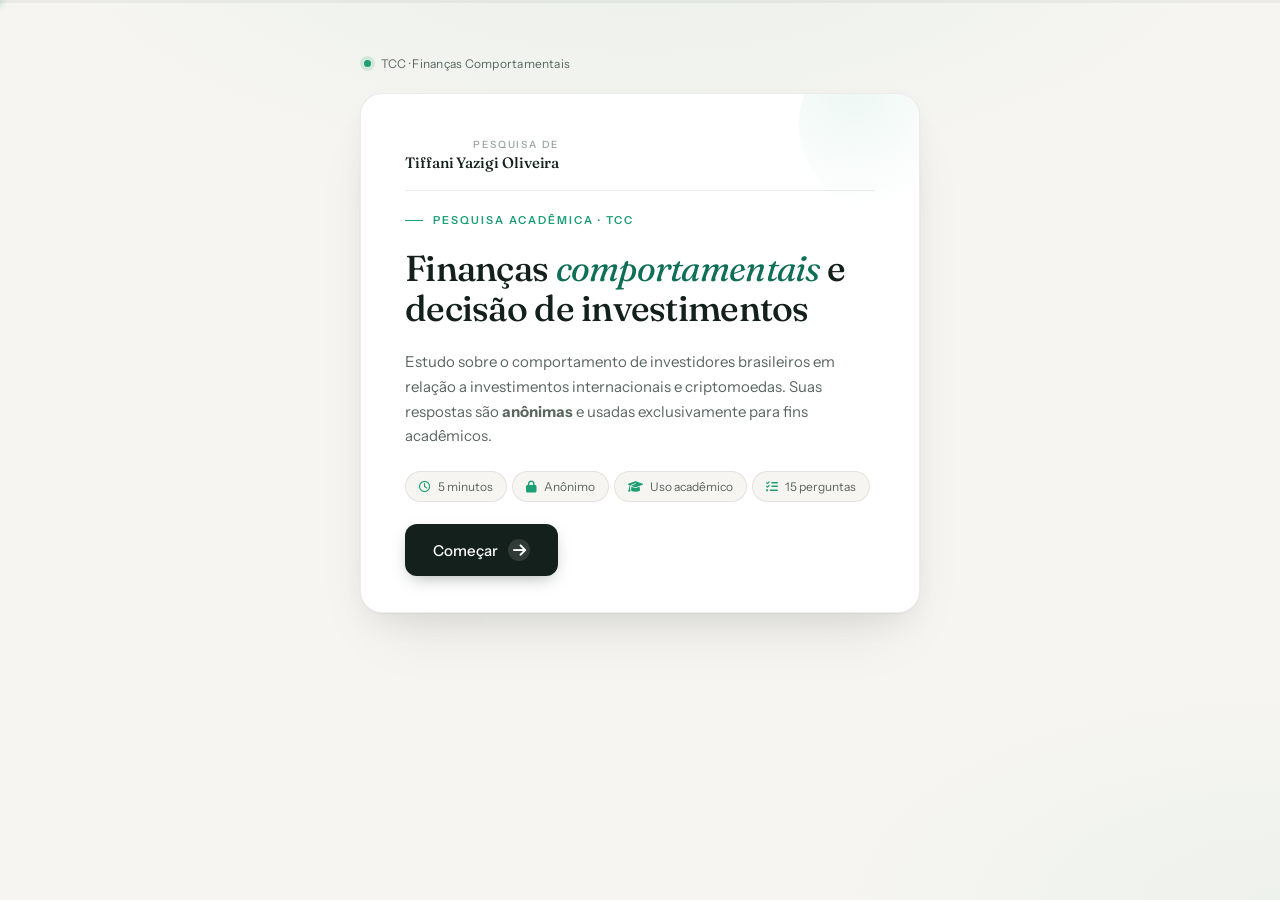
==== index.html @ 5af9b1e3 "Substitui Google Sheets por Supabase (projeto revele, tabela respostas_tcc)" ====
<!DOCTYPE html>
<html lang="pt-BR">
<head>
  <meta charset="UTF-8" />
  <meta name="viewport" content="width=device-width, initial-scale=1.0" />
  <title>Questionário – Finanças Comportamentais | TCC Tiffani Yazigi Oliveira</title>
  <link rel="preconnect" href="https://fonts.googleapis.com" />
  <link rel="preconnect" href="https://fonts.gstatic.com" crossorigin />
  <link href="https://fonts.googleapis.com/css2?family=Fraunces:opsz,wght@9..144,400;9..144,500;9..144,600&family=Instrument+Sans:wght@400;500;600&display=swap" rel="stylesheet" />
  <link rel="stylesheet" href="https://cdnjs.cloudflare.com/ajax/libs/font-awesome/6.5.0/css/all.min.css" />

  <style>
    *, *::before, *::after { box-sizing: border-box; margin: 0; padding: 0; }

    :root {
      --green: #1D9E75;
      --green-deep: #0F6E56;
      --green-soft: #E8F5EE;
      --green-text: #0a4a37;
      --bg: #F6F5F1;
      --bg-grain: #F1EFE8;
      --surface: #FFFFFF;
      --border: rgba(15, 23, 20, 0.08);
      --border-strong: rgba(15, 23, 20, 0.14);
      --text: #14201C;
      --text-muted: #5a6660;
      --text-hint: #94a09a;
      --radius: 12px;
      --radius-lg: 22px;
      --ease-out: cubic-bezier(.22,1,.36,1);
      --ease-in: cubic-bezier(.4,0,1,1);
      --ease-bounce: cubic-bezier(.34,1.56,.64,1);
      --shadow-card: 0 1px 2px rgba(15,23,20,0.04), 0 12px 32px -8px rgba(15,23,20,0.08), 0 32px 64px -24px rgba(15,23,20,0.10);
    }

    html, body {
      min-height: 100vh;
      background: var(--bg);
      font-family: 'Instrument Sans', system-ui, sans-serif;
      color: var(--text);
      -webkit-font-smoothing: antialiased;
      text-rendering: optimizeLegibility;
    }

    body {
      display: flex;
      flex-direction: column;
      align-items: center;
      justify-content: flex-start;
      padding: 56px 16px 80px;
      background-image:
        radial-gradient(ellipse 80% 50% at 50% -10%, rgba(29, 158, 117, 0.06), transparent 60%),
        radial-gradient(ellipse 60% 40% at 100% 100%, rgba(29, 158, 117, 0.04), transparent 60%);
      background-attachment: fixed;
    }

    .topbar {
      width: 100%;
      max-width: 560px;
      display: flex;
      align-items: center;
      justify-content: space-between;
      margin-bottom: 22px;
      padding: 0 4px;
    }
    .topbar-brand {
      display: flex; align-items: center; gap: 10px;
      font-size: 12px;
      color: var(--text-muted);
      letter-spacing: 0.02em;
    }
    .topbar-brand .dot {
      width: 7px; height: 7px; border-radius: 50%;
      background: var(--green);
      box-shadow: 0 0 0 4px rgba(29,158,117,0.15);
      animation: pulseDot 2.4s ease-in-out infinite;
    }
    @keyframes pulseDot {
      0%, 100% { box-shadow: 0 0 0 4px rgba(29,158,117,0.15); }
      50%      { box-shadow: 0 0 0 7px rgba(29,158,117,0.05); }
    }
    .topbar-step { font-size: 12px; color: var(--text-hint); font-variant-numeric: tabular-nums; }

    #progress-wrap {
      position: fixed;
      top: 0; left: 0; right: 0;
      height: 3px;
      background: rgba(15,23,20,0.05);
      z-index: 100;
    }
    #progress-fill {
      height: 100%;
      background: linear-gradient(90deg, var(--green-deep), var(--green));
      border-radius: 0 3px 3px 0;
      transition: width 0.7s cubic-bezier(.22,1,.36,1);
      width: 0%;
      position: relative;
    }
    #progress-fill::after {
      content: '';
      position: absolute;
      right: 0; top: -1px;
      width: 8px; height: 5px;
      background: var(--green);
      filter: blur(4px);
      opacity: 0.7;
    }

    #card {
      width: 100%;
      max-width: 560px;
      background: var(--surface);
      border-radius: var(--radius-lg);
      border: 1px solid var(--border);
      box-shadow: var(--shadow-card);
      padding: 44px 44px 36px;
      min-height: 420px;
      position: relative;
      overflow: hidden;
    }
    #card::before {
      content: '';
      position: absolute;
      top: -60px; right: -60px;
      width: 180px; height: 180px;
      border-radius: 50%;
      background: radial-gradient(circle at 30% 30%, rgba(29,158,117,0.08), transparent 70%);
      pointer-events: none;
    }

    .screen {
      display: none;
      flex-direction: column;
      gap: 22px;
      position: relative;
      z-index: 1;
    }
    .screen.active {
      display: flex;
      animation: slideInFwd 0.5s var(--ease-out) both;
    }
    .screen.leaving {
      animation: slideOutFwd 0.32s var(--ease-in) both;
      pointer-events: none;
      position: absolute;
      top: 44px; left: 44px;
      width: calc(100% - 88px);
    }
    .screen.entering-back { animation: slideInBack 0.5s var(--ease-out) both; }
    .screen.leaving-back {
      animation: slideOutBack 0.32s var(--ease-in) both;
      pointer-events: none;
      position: absolute;
      top: 44px; left: 44px;
      width: calc(100% - 88px);
    }
    @keyframes slideInFwd  { from { opacity:0; transform:translateX(40px);  } to { opacity:1; transform:translateX(0); } }
    @keyframes slideOutFwd { from { opacity:1; transform:translateX(0);      } to { opacity:0; transform:translateX(-40px); } }
    @keyframes slideInBack { from { opacity:0; transform:translateX(-40px); } to { opacity:1; transform:translateX(0); } }
    @keyframes slideOutBack{ from { opacity:1; transform:translateX(0);      } to { opacity:0; transform:translateX(40px);  } }

    .screen.active > * { opacity:0; animation: staggerIn 0.55s var(--ease-out) both; }
    .screen.active > *:nth-child(1) { animation-delay:.05s; }
    .screen.active > *:nth-child(2) { animation-delay:.12s; }
    .screen.active > *:nth-child(3) { animation-delay:.19s; }
    .screen.active > *:nth-child(4) { animation-delay:.26s; }
    .screen.active > *:nth-child(5) { animation-delay:.33s; }
    .screen.active > *:nth-child(6) { animation-delay:.40s; }
    .screen.active > *:nth-child(7) { animation-delay:.47s; }
    @keyframes staggerIn { from { opacity:0; transform:translateY(8px); } to { opacity:1; transform:translateY(0); } }

    .block-label {
      font-size: 11px; font-weight: 600; letter-spacing: .18em; text-transform: uppercase;
      color: var(--green); display: flex; align-items: center; gap: 10px;
    }
    .block-label::before { content:''; width:18px; height:1px; background:var(--green); display:inline-block; }

    .question-title {
      font-family: 'Fraunces', Georgia, serif;
      font-weight: 500; font-size: 26px; line-height: 1.25;
      letter-spacing: -.015em; color: var(--text); text-wrap: pretty;
    }

    .options-grid { display:flex; flex-direction:column; gap:8px; }
    .opt-btn {
      display:flex; align-items:center; gap:14px;
      padding:14px 16px 14px 14px;
      border:1px solid var(--border); border-radius:var(--radius);
      background:var(--surface); cursor:pointer; text-align:left;
      font-family:inherit; font-size:15px; color:var(--text);
      transition: border-color .2s var(--ease-out), background .2s var(--ease-out),
                  transform .2s var(--ease-out), box-shadow .2s var(--ease-out);
      width:100%; position:relative;
    }
    .opt-btn:hover { border-color:var(--green); background:var(--green-soft); transform:translateX(3px); }
    .opt-btn:active { transform:translateX(3px) scale(.99); }
    .opt-btn.selected {
      border-color:var(--green); background:var(--green-soft);
      color:var(--green-text); font-weight:500;
      box-shadow:0 0 0 3px rgba(29,158,117,.10);
      animation:pulseBounce .55s var(--ease-bounce);
    }
    @keyframes pulseBounce {
      0%   { transform:translateX(3px) scale(1); }
      40%  { transform:translateX(3px) scale(1.025); }
      70%  { transform:translateX(3px) scale(.995); }
      100% { transform:translateX(3px) scale(1); }
    }
    .opt-check {
      width:22px; height:22px; border-radius:50%; border:1.5px solid #c8ccca;
      display:flex; align-items:center; justify-content:center; flex-shrink:0;
      transition:background .2s var(--ease-out), border-color .2s var(--ease-out);
    }
    .opt-btn.selected .opt-check { background:var(--green); border-color:var(--green); animation:checkPop .4s var(--ease-bounce); }
    @keyframes checkPop { 0%{transform:scale(.6)} 60%{transform:scale(1.18)} 100%{transform:scale(1)} }
    .opt-check-inner {
      width:8px; height:8px; border-radius:50%; background:white;
      opacity:0; transform:scale(0);
      transition:opacity .2s var(--ease-out), transform .3s var(--ease-bounce);
    }
    .opt-btn.selected .opt-check-inner { opacity:1; transform:scale(1); }

    .likert-wrap { display:flex; flex-direction:column; gap:14px; }
    .likert-labels { display:flex; justify-content:space-between; font-size:11px; color:var(--text-hint); letter-spacing:.02em; }
    .likert-options { display:flex; gap:8px; }
    .likert-btn {
      flex:1; height:58px; border:1px solid var(--border); border-radius:var(--radius);
      background:var(--surface); cursor:pointer;
      font-family:'Fraunces',Georgia,serif; font-size:18px; font-weight:500; color:var(--text-muted);
      transition: border-color .2s var(--ease-out), background .2s var(--ease-out),
                  color .2s var(--ease-out), transform .2s var(--ease-out), box-shadow .2s var(--ease-out);
    }
    .likert-btn:hover { border-color:var(--green); color:var(--green); transform:translateY(-3px); }
    .likert-btn.selected {
      border-color:var(--green); background:var(--green); color:white;
      transform:translateY(-3px); box-shadow:0 8px 18px -8px rgba(29,158,117,.5);
      animation:likertPop .5s var(--ease-bounce);
    }
    @keyframes likertPop {
      0%   { transform:translateY(-3px) scale(1); }
      45%  { transform:translateY(-3px) scale(1.08); }
      100% { transform:translateY(-3px) scale(1); }
    }

    .nav-row { display:flex; justify-content:space-between; align-items:center; gap:10px; margin-top:12px; }

    .btn-next {
      padding:13px 24px; background:var(--text); color:white; border:none;
      border-radius:var(--radius); font-family:inherit; font-size:14px; font-weight:500;
      cursor:pointer; opacity:0; transform:translateY(6px); pointer-events:none;
      transition:opacity .4s var(--ease-out), transform .4s var(--ease-bounce),
                 background .2s var(--ease-out), box-shadow .2s var(--ease-out);
      display:flex; align-items:center; gap:8px;
    }
    .btn-next.enabled { opacity:1; transform:translateY(0); pointer-events:auto; box-shadow:0 6px 18px -6px rgba(20,32,28,.4); }
    .btn-next:hover { background:#0a1310; box-shadow:0 10px 22px -8px rgba(20,32,28,.5); }
    .btn-next:active { transform:translateY(0) scale(.97); }
    .btn-next.submit { background:var(--green); }
    .btn-next.submit:hover { background:var(--green-deep); }

    .btn-back {
      padding:11px 16px; background:transparent; color:var(--text-muted); border:none;
      border-radius:var(--radius); font-family:inherit; font-size:13px; cursor:pointer;
      transition:background .15s var(--ease-out), color .15s var(--ease-out), transform .2s var(--ease-out);
      display:flex; align-items:center; gap:6px;
    }
    .btn-back:hover { color:var(--text); transform:translateX(-2px); }
    .btn-back .arr { transition:transform .2s var(--ease-out); }
    .btn-back:hover .arr { transform:translateX(-2px); }

    .welcome-header {
      display:flex; align-items:center; justify-content:space-between; gap:16px;
      padding-bottom:18px; border-bottom:1px solid var(--border);
    }
    .welcome-author { text-align:right; display:flex; flex-direction:column; gap:2px; }
    .welcome-author-label { font-size:10px; letter-spacing:.18em; text-transform:uppercase; color:var(--text-hint); font-weight:500; }
    .welcome-author-name { font-family:'Fraunces',Georgia,serif; font-size:15px; font-weight:500; color:var(--text); letter-spacing:-.005em; }

    .welcome-eyebrow {
      font-size:11px; font-weight:600; letter-spacing:.18em; text-transform:uppercase;
      color:var(--green); display:flex; align-items:center; gap:10px;
    }
    .welcome-eyebrow::before { content:''; width:18px; height:1px; background:var(--green); }
    .welcome-title { font-family:'Fraunces',Georgia,serif; font-weight:500; font-size:36px; line-height:1.1; letter-spacing:-.02em; color:var(--text); }
    .welcome-title em { font-style:italic; color:var(--green-deep); font-weight:400; }
    .welcome-sub { font-size:15px; color:var(--text-muted); line-height:1.65; max-width:95%; }
    .welcome-meta { display:flex; gap:8px; flex-wrap:wrap; }
    .meta-pill {
      display:flex; align-items:center; gap:7px; font-size:12px; color:var(--text-muted);
      background:#f6f5f1; padding:7px 13px; border-radius:100px; border:1px solid var(--border);
    }
    .meta-pill i { color:var(--green); font-size:12px; }

    .btn-start {
      padding:15px 28px; background:var(--text); color:white; border:none;
      border-radius:var(--radius); font-family:inherit; font-size:15px; font-weight:500;
      cursor:pointer; align-self:flex-start;
      transition:background .2s var(--ease-out), transform .2s var(--ease-out), box-shadow .2s var(--ease-out);
      display:flex; align-items:center; gap:10px; box-shadow:0 6px 18px -6px rgba(20,32,28,.4);
    }
    .btn-start:hover { background:#0a1310; box-shadow:0 12px 24px -8px rgba(20,32,28,.5); transform:translateY(-1px); }
    .btn-start:active { transform:translateY(0) scale(.97); }
    .btn-start .arrow-wrap {
      display:inline-flex; width:22px; height:22px; align-items:center; justify-content:center;
      border-radius:50%; background:rgba(255,255,255,.12);
      transition:background .2s var(--ease-out), transform .3s var(--ease-out);
    }
    .btn-start:hover .arrow-wrap { background:var(--green); transform:translateX(3px); }

    .thanks-wrap { display:flex; flex-direction:column; align-items:center; text-align:center; gap:16px; padding:18px 0; }
    .thanks-check {
      width:84px; height:84px; border-radius:50%; background:var(--green-soft);
      display:flex; align-items:center; justify-content:center; position:relative;
      transform:scale(0); animation:thanksCheckPop .85s var(--ease-bounce) .1s forwards;
    }
    .thanks-check::before {
      content:''; position:absolute; inset:-8px; border-radius:50%;
      border:2px solid var(--green); opacity:0; animation:thanksRing 1.5s var(--ease-out) .5s forwards;
    }
    .thanks-check i { font-size:38px; color:var(--green); opacity:0; transform:scale(.5); animation:thanksIconIn .5s var(--ease-bounce) .5s forwards; }
    @keyframes thanksCheckPop { 0%{transform:scale(0) rotate(-30deg)} 60%{transform:scale(1.15) rotate(5deg)} 100%{transform:scale(1) rotate(0)} }
    @keyframes thanksIconIn  { 0%{opacity:0;transform:scale(.4)} 60%{opacity:1;transform:scale(1.2)} 100%{opacity:1;transform:scale(1)} }
    @keyframes thanksRing    { 0%{opacity:.5;transform:scale(.6)} 100%{opacity:0;transform:scale(1.4)} }
    .thanks-title {
      font-family:'Fraunces',Georgia,serif; font-weight:500; font-size:30px; line-height:1.2;
      letter-spacing:-.015em; color:var(--text); opacity:0; animation:thanksTextIn .6s var(--ease-out) .8s forwards;
    }
    .thanks-title em { font-style:italic; color:var(--green-deep); font-weight:400; }
    .thanks-sub { font-size:15px; color:var(--text-muted); line-height:1.65; max-width:420px; opacity:0; animation:thanksTextIn .6s var(--ease-out) 1.0s forwards; }
    .thanks-foot {
      margin-top:10px; font-size:12px; color:var(--text-hint); opacity:0;
      animation:thanksTextIn .6s var(--ease-out) 1.2s forwards; display:flex; gap:8px; align-items:center;
    }
    .thanks-foot .sig { font-family:'Fraunces',Georgia,serif; font-style:italic; color:var(--text-muted); }
    @keyframes thanksTextIn { from{opacity:0;transform:translateY(12px)} to{opacity:1;transform:translateY(0)} }

    @media (max-width:600px) {
      body { padding:32px 14px 60px; }
      .topbar { margin-bottom:16px; }
      #card { padding:30px 24px; min-height:360px; }
      .screen.leaving, .screen.leaving-back { top:30px; left:24px; width:calc(100% - 48px); }
      .question-title { font-size:21px; }
      .welcome-title { font-size:28px; }
      .welcome-author-name { font-size:14px; }
      .likert-btn { height:50px; font-size:16px; }
      .thanks-title { font-size:24px; }
    }
  </style>
</head>
<body>

<div id="progress-wrap"><div id="progress-fill"></div></div>

<div class="topbar">
  <div class="topbar-brand"><span class="dot"></span> TCC · Finanças Comportamentais</div>
  <div class="topbar-step" id="topbar-step"></div>
</div>

<div id="card">

  <!-- WELCOME -->
  <div class="screen active" id="screen-welcome">
    <div class="welcome-header">
      <div class="welcome-author">
        <div class="welcome-author-label">Pesquisa de</div>
        <div class="welcome-author-name">Tiffani Yazigi Oliveira</div>
      </div>
    </div>
    <div class="welcome-eyebrow">Pesquisa Acadêmica · TCC</div>
    <div class="welcome-title">Finanças <em>comportamentais</em> e decisão de investimentos</div>
    <div class="welcome-sub">Estudo sobre o comportamento de investidores brasileiros em relação a investimentos internacionais e criptomoedas. Suas respostas são <strong>anônimas</strong> e usadas exclusivamente para fins acadêmicos.</div>
    <div class="welcome-meta" style="gap:5px">
      <div class="meta-pill"><i class="fa-regular fa-clock"></i> 5 minutos</div>
      <div class="meta-pill"><i class="fa-solid fa-lock"></i> Anônimo</div>
      <div class="meta-pill"><i class="fa-solid fa-graduation-cap"></i> Uso acadêmico</div>
      <div class="meta-pill"><i class="fa-solid fa-list-check"></i> 15 perguntas</div>
    </div>
    <button class="btn-start" onclick="goTo(1,'forward')">
      Começar
      <span class="arrow-wrap"><i class="fa-solid fa-arrow-right"></i></span>
    </button>
  </div>

  <!-- Q1 -->
  <div class="screen" id="screen-1">
    <div class="block-label">Bloco 1 · Perfil do Investidor</div>
    <div class="question-title">Qual sua faixa etária?</div>
    <div class="options-grid" id="opts-1">
      <button class="opt-btn" onclick="select(1,'Até 24 anos',this)"><div class="opt-check"><div class="opt-check-inner"></div></div>Até 24 anos</button>
      <button class="opt-btn" onclick="select(1,'25 a 34 anos',this)"><div class="opt-check"><div class="opt-check-inner"></div></div>25 a 34 anos</button>
      <button class="opt-btn" onclick="select(1,'35 a 44 anos',this)"><div class="opt-check"><div class="opt-check-inner"></div></div>35 a 44 anos</button>
      <button class="opt-btn" onclick="select(1,'45 a 54 anos',this)"><div class="opt-check"><div class="opt-check-inner"></div></div>45 a 54 anos</button>
      <button class="opt-btn" onclick="select(1,'55 anos ou mais',this)"><div class="opt-check"><div class="opt-check-inner"></div></div>55 anos ou mais</button>
    </div>
    <div class="nav-row">
      <button class="btn-back" onclick="goTo(0,'back')"><i class="fa-solid fa-arrow-left arr"></i> Voltar</button>
      <button class="btn-next" id="next-1" onclick="goTo(2,'forward')">Próximo <i class="fa-solid fa-arrow-right"></i></button>
    </div>
  </div>

  <!-- Q2 -->
  <div class="screen" id="screen-2">
    <div class="block-label">Bloco 1 · Perfil do Investidor</div>
    <div class="question-title">Há quanto tempo você investe no mercado financeiro?</div>
    <div class="options-grid" id="opts-2">
      <button class="opt-btn" onclick="select(2,'Menos de 1 ano',this)"><div class="opt-check"><div class="opt-check-inner"></div></div>Menos de 1 ano</button>
      <button class="opt-btn" onclick="select(2,'Entre 1 e 3 anos',this)"><div class="opt-check"><div class="opt-check-inner"></div></div>Entre 1 e 3 anos</button>
      <button class="opt-btn" onclick="select(2,'Entre 3 e 5 anos',this)"><div class="opt-check"><div class="opt-check-inner"></div></div>Entre 3 e 5 anos</button>
      <button class="opt-btn" onclick="select(2,'Mais de 5 anos',this)"><div class="opt-check"><div class="opt-check-inner"></div></div>Mais de 5 anos</button>
    </div>
    <div class="nav-row">
      <button class="btn-back" onclick="goTo(1,'back')"><i class="fa-solid fa-arrow-left arr"></i> Voltar</button>
      <button class="btn-next" id="next-2" onclick="goTo(3,'forward')">Próximo <i class="fa-solid fa-arrow-right"></i></button>
    </div>
  </div>

  <!-- Q3 -->
  <div class="screen" id="screen-3">
    <div class="block-label">Bloco 1 · Perfil do Investidor</div>
    <div class="question-title">Como você classifica seu perfil de investidor?</div>
    <div class="options-grid" id="opts-3">
      <button class="opt-btn" onclick="select(3,'Conservador',this)"><div class="opt-check"><div class="opt-check-inner"></div></div>Conservador</button>
      <button class="opt-btn" onclick="select(3,'Moderado',this)"><div class="opt-check"><div class="opt-check-inner"></div></div>Moderado</button>
      <button class="opt-btn" onclick="select(3,'Arrojado',this)"><div class="opt-check"><div class="opt-check-inner"></div></div>Arrojado</button>
    </div>
    <div class="nav-row">
      <button class="btn-back" onclick="goTo(2,'back')"><i class="fa-solid fa-arrow-left arr"></i> Voltar</button>
      <button class="btn-next" id="next-3" onclick="goTo(4,'forward')">Próximo <i class="fa-solid fa-arrow-right"></i></button>
    </div>
  </div>

  <!-- Q4 -->
  <div class="screen" id="screen-4">
    <div class="block-label">Bloco 1 · Perfil do Investidor</div>
    <div class="question-title">Qual sua faixa de renda mensal?</div>
    <div class="options-grid" id="opts-4">
      <button class="opt-btn" onclick="select(4,'Até R$ 5.000',this)"><div class="opt-check"><div class="opt-check-inner"></div></div>Até R$ 5.000</button>
      <button class="opt-btn" onclick="select(4,'De R$ 5.001 a R$ 10.000',this)"><div class="opt-check"><div class="opt-check-inner"></div></div>De R$ 5.001 a R$ 10.000</button>
      <button class="opt-btn" onclick="select(4,'De R$ 10.001 a R$ 20.000',this)"><div class="opt-check"><div class="opt-check-inner"></div></div>De R$ 10.001 a R$ 20.000</button>
      <button class="opt-btn" onclick="select(4,'Acima de R$ 20.000',this)"><div class="opt-check"><div class="opt-check-inner"></div></div>Acima de R$ 20.000</button>
    </div>
    <div class="nav-row">
      <button class="btn-back" onclick="goTo(3,'back')"><i class="fa-solid fa-arrow-left arr"></i> Voltar</button>
      <button class="btn-next" id="next-4" onclick="goTo(5,'forward')">Próximo <i class="fa-solid fa-arrow-right"></i></button>
    </div>
  </div>

  <!-- Q5 -->
  <div class="screen" id="screen-5">
    <div class="block-label">Bloco 2 · Composição da Carteira</div>
    <div class="question-title">Você possui exposição a ativos internacionais?</div>
    <div class="options-grid" id="opts-5">
      <button class="opt-btn" onclick="select(5,'Sim',this);skipInternacional=false"><div class="opt-check"><div class="opt-check-inner"></div></div>Sim</button>
      <button class="opt-btn" onclick="select(5,'Não',this);skipInternacional=true"><div class="opt-check"><div class="opt-check-inner"></div></div>Não</button>
    </div>
    <div class="nav-row">
      <button class="btn-back" onclick="goTo(4,'back')"><i class="fa-solid fa-arrow-left arr"></i> Voltar</button>
      <button class="btn-next" id="next-5" onclick="handleP5Next()">Próximo <i class="fa-solid fa-arrow-right"></i></button>
    </div>
  </div>

  <!-- Q6 -->
  <div class="screen" id="screen-6">
    <div class="block-label">Bloco 2 · Composição da Carteira</div>
    <div class="question-title">Aproximadamente qual percentual da sua carteira está investido em ativos internacionais?</div>
    <div class="options-grid" id="opts-6">
      <button class="opt-btn" onclick="select(6,'0%',this)"><div class="opt-check"><div class="opt-check-inner"></div></div>0%</button>
      <button class="opt-btn" onclick="select(6,'Até 10%',this)"><div class="opt-check"><div class="opt-check-inner"></div></div>Até 10%</button>
      <button class="opt-btn" onclick="select(6,'Entre 11% e 25%',this)"><div class="opt-check"><div class="opt-check-inner"></div></div>Entre 11% e 25%</button>
      <button class="opt-btn" onclick="select(6,'Entre 26% e 50%',this)"><div class="opt-check"><div class="opt-check-inner"></div></div>Entre 26% e 50%</button>
      <button class="opt-btn" onclick="select(6,'Mais de 50%',this)"><div class="opt-check"><div class="opt-check-inner"></div></div>Mais de 50%</button>
    </div>
    <div class="nav-row">
      <button class="btn-back" onclick="goTo(5,'back')"><i class="fa-solid fa-arrow-left arr"></i> Voltar</button>
      <button class="btn-next" id="next-6" onclick="goTo(7,'forward')">Próximo <i class="fa-solid fa-arrow-right"></i></button>
    </div>
  </div>

  <!-- Q7 -->
  <div class="screen" id="screen-7">
    <div class="block-label">Bloco 2 · Composição da Carteira</div>
    <div class="question-title">Você possui investimentos em criptomoedas?</div>
    <div class="options-grid" id="opts-7">
      <button class="opt-btn" onclick="select(7,'Sim',this);skipCripto=false"><div class="opt-check"><div class="opt-check-inner"></div></div>Sim</button>
      <button class="opt-btn" onclick="select(7,'Não',this);skipCripto=true"><div class="opt-check"><div class="opt-check-inner"></div></div>Não</button>
    </div>
    <div class="nav-row">
      <button class="btn-back" onclick="goBackFrom7()"><i class="fa-solid fa-arrow-left arr"></i> Voltar</button>
      <button class="btn-next" id="next-7" onclick="handleP7Next()">Próximo <i class="fa-solid fa-arrow-right"></i></button>
    </div>
  </div>

  <!-- Q8 -->
  <div class="screen" id="screen-8">
    <div class="block-label">Bloco 2 · Composição da Carteira</div>
    <div class="question-title">Aproximadamente qual percentual da sua carteira está investido em criptomoedas?</div>
    <div class="options-grid" id="opts-8">
      <button class="opt-btn" onclick="select(8,'0%',this)"><div class="opt-check"><div class="opt-check-inner"></div></div>0%</button>
      <button class="opt-btn" onclick="select(8,'Até 5%',this)"><div class="opt-check"><div class="opt-check-inner"></div></div>Até 5%</button>
      <button class="opt-btn" onclick="select(8,'Entre 6% e 15%',this)"><div class="opt-check"><div class="opt-check-inner"></div></div>Entre 6% e 15%</button>
      <button class="opt-btn" onclick="select(8,'Entre 16% e 30%',this)"><div class="opt-check"><div class="opt-check-inner"></div></div>Entre 16% e 30%</button>
      <button class="opt-btn" onclick="select(8,'Mais de 30%',this)"><div class="opt-check"><div class="opt-check-inner"></div></div>Mais de 30%</button>
    </div>
    <div class="nav-row">
      <button class="btn-back" onclick="goTo(7,'back')"><i class="fa-solid fa-arrow-left arr"></i> Voltar</button>
      <button class="btn-next" id="next-8" onclick="goTo(9,'forward')">Próximo <i class="fa-solid fa-arrow-right"></i></button>
    </div>
  </div>

  <!-- Q9 -->
  <div class="screen" id="screen-9">
    <div class="block-label">Bloco 2 · Composição da Carteira</div>
    <div class="question-title">O que mais influenciou sua decisão de investir em criptomoedas?</div>
    <div class="options-grid" id="opts-9">
      <button class="opt-btn" onclick="select(9,'Potencial de retorno financeiro',this)"><div class="opt-check"><div class="opt-check-inner"></div></div>Potencial de retorno financeiro</button>
      <button class="opt-btn" onclick="select(9,'Influência de redes sociais',this)"><div class="opt-check"><div class="opt-check-inner"></div></div>Influência de redes sociais</button>
      <button class="opt-btn" onclick="select(9,'Influência de amigos ou familiares',this)"><div class="opt-check"><div class="opt-check-inner"></div></div>Influência de amigos ou familiares</button>
      <button class="opt-btn" onclick="select(9,'Diversificação da carteira',this)"><div class="opt-check"><div class="opt-check-inner"></div></div>Diversificação da carteira</button>
      <button class="opt-btn" onclick="select(9,'Interesse pelo mercado de tecnologia',this)"><div class="opt-check"><div class="opt-check-inner"></div></div>Interesse pelo mercado de tecnologia</button>
      <button class="opt-btn" onclick="select(9,'Outro',this)"><div class="opt-check"><div class="opt-check-inner"></div></div>Outro</button>
    </div>
    <div class="nav-row">
      <button class="btn-back" onclick="goTo(8,'back')"><i class="fa-solid fa-arrow-left arr"></i> Voltar</button>
      <button class="btn-next" id="next-9" onclick="goTo(10,'forward')">Próximo <i class="fa-solid fa-arrow-right"></i></button>
    </div>
  </div>

  <!-- Q10 -->
  <div class="screen" id="screen-10">
    <div class="block-label">Bloco 3 · Comportamento do Investidor</div>
    <div class="question-title">Informações vistas com frequência nas redes sociais influenciam minhas decisões de investimento.</div>
    <div class="likert-wrap">
      <div class="likert-labels"><span>Discordo totalmente</span><span>Concordo totalmente</span></div>
      <div class="likert-options" id="opts-10">
        <button class="likert-btn" onclick="selectLikert(10,1,this)">1</button>
        <button class="likert-btn" onclick="selectLikert(10,2,this)">2</button>
        <button class="likert-btn" onclick="selectLikert(10,3,this)">3</button>
        <button class="likert-btn" onclick="selectLikert(10,4,this)">4</button>
        <button class="likert-btn" onclick="selectLikert(10,5,this)">5</button>
      </div>
    </div>
    <div class="nav-row">
      <button class="btn-back" onclick="goBackFrom10()"><i class="fa-solid fa-arrow-left arr"></i> Voltar</button>
      <button class="btn-next" id="next-10" onclick="goTo(11,'forward')">Próximo <i class="fa-solid fa-arrow-right"></i></button>
    </div>
  </div>

  <!-- Q11 -->
  <div class="screen" id="screen-11">
    <div class="block-label">Bloco 3 · Comportamento do Investidor</div>
    <div class="question-title">Prefiro investir em ativos brasileiros por acreditar que conheço melhor o mercado nacional.</div>
    <div class="likert-wrap">
      <div class="likert-labels"><span>Discordo totalmente</span><span>Concordo totalmente</span></div>
      <div class="likert-options" id="opts-11">
        <button class="likert-btn" onclick="selectLikert(11,1,this)">1</button>
        <button class="likert-btn" onclick="selectLikert(11,2,this)">2</button>
        <button class="likert-btn" onclick="selectLikert(11,3,this)">3</button>
        <button class="likert-btn" onclick="selectLikert(11,4,this)">4</button>
        <button class="likert-btn" onclick="selectLikert(11,5,this)">5</button>
      </div>
    </div>
    <div class="nav-row">
      <button class="btn-back" onclick="goTo(10,'back')"><i class="fa-solid fa-arrow-left arr"></i> Voltar</button>
      <button class="btn-next" id="next-11" onclick="goTo(12,'forward')">Próximo <i class="fa-solid fa-arrow-right"></i></button>
    </div>
  </div>

  <!-- Q12 -->
  <div class="screen" id="screen-12">
    <div class="block-label">Bloco 3 · Comportamento do Investidor</div>
    <div class="question-title">Mesmo considerando os benefícios da diversificação internacional, prefiro manter a maior parte dos meus investimentos no Brasil.</div>
    <div class="likert-wrap">
      <div class="likert-labels"><span>Discordo totalmente</span><span>Concordo totalmente</span></div>
      <div class="likert-options" id="opts-12">
        <button class="likert-btn" onclick="selectLikert(12,1,this)">1</button>
        <button class="likert-btn" onclick="selectLikert(12,2,this)">2</button>
        <button class="likert-btn" onclick="selectLikert(12,3,this)">3</button>
        <button class="likert-btn" onclick="selectLikert(12,4,this)">4</button>
        <button class="likert-btn" onclick="selectLikert(12,5,this)">5</button>
      </div>
    </div>
    <div class="nav-row">
      <button class="btn-back" onclick="goTo(11,'back')"><i class="fa-solid fa-arrow-left arr"></i> Voltar</button>
      <button class="btn-next" id="next-12" onclick="goTo(13,'forward')">Próximo <i class="fa-solid fa-arrow-right"></i></button>
    </div>
  </div>

  <!-- Q13 -->
  <div class="screen" id="screen-13">
    <div class="block-label">Bloco 3 · Comportamento do Investidor</div>
    <div class="question-title">Acredito que consigo identificar boas oportunidades de investimento antes da maioria das pessoas.</div>
    <div class="likert-wrap">
      <div class="likert-labels"><span>Discordo totalmente</span><span>Concordo totalmente</span></div>
      <div class="likert-options" id="opts-13">
        <button class="likert-btn" onclick="selectLikert(13,1,this)">1</button>
        <button class="likert-btn" onclick="selectLikert(13,2,this)">2</button>
        <button class="likert-btn" onclick="selectLikert(13,3,this)">3</button>
        <button class="likert-btn" onclick="selectLikert(13,4,this)">4</button>
        <button class="likert-btn" onclick="selectLikert(13,5,this)">5</button>
      </div>
    </div>
    <div class="nav-row">
      <button class="btn-back" onclick="goTo(12,'back')"><i class="fa-solid fa-arrow-left arr"></i> Voltar</button>
      <button class="btn-next" id="next-13" onclick="goTo(14,'forward')">Próximo <i class="fa-solid fa-arrow-right"></i></button>
    </div>
  </div>

  <!-- Q14 -->
  <div class="screen" id="screen-14">
    <div class="block-label">Bloco 3 · Comportamento do Investidor</div>
    <div class="question-title">Costumo acreditar que ativos que tiveram forte valorização recente continuarão apresentando bom desempenho.</div>
    <div class="likert-wrap">
      <div class="likert-labels"><span>Discordo totalmente</span><span>Concordo totalmente</span></div>
      <div class="likert-options" id="opts-14">
        <button class="likert-btn" onclick="selectLikert(14,1,this)">1</button>
        <button class="likert-btn" onclick="selectLikert(14,2,this)">2</button>
        <button class="likert-btn" onclick="selectLikert(14,3,this)">3</button>
        <button class="likert-btn" onclick="selectLikert(14,4,this)">4</button>
        <button class="likert-btn" onclick="selectLikert(14,5,this)">5</button>
      </div>
    </div>
    <div class="nav-row">
      <button class="btn-back" onclick="goTo(13,'back')"><i class="fa-solid fa-arrow-left arr"></i> Voltar</button>
      <button class="btn-next" id="next-14" onclick="goTo(15,'forward')">Próximo <i class="fa-solid fa-arrow-right"></i></button>
    </div>
  </div>

  <!-- Q15 -->
  <div class="screen" id="screen-15">
    <div class="block-label">Bloco 3 · Comportamento do Investidor</div>
    <div class="question-title">Considero criptomoedas investimentos mais arriscados do que ativos internacionais tradicionais.</div>
    <div class="likert-wrap">
      <div class="likert-labels"><span>Discordo totalmente</span><span>Concordo totalmente</span></div>
      <div class="likert-options" id="opts-15">
        <button class="likert-btn" onclick="selectLikert(15,1,this)">1</button>
        <button class="likert-btn" onclick="selectLikert(15,2,this)">2</button>
        <button class="likert-btn" onclick="selectLikert(15,3,this)">3</button>
        <button class="likert-btn" onclick="selectLikert(15,4,this)">4</button>
        <button class="likert-btn" onclick="selectLikert(15,5,this)">5</button>
      </div>
    </div>
    <div class="nav-row">
      <button class="btn-back" onclick="goTo(14,'back')"><i class="fa-solid fa-arrow-left arr"></i> Voltar</button>
      <button class="btn-next submit" id="next-15" onclick="submitForm()">
        <i class="fa-solid fa-paper-plane"></i> Enviar respostas
      </button>
    </div>
  </div>

  <!-- THANKS -->
  <div class="screen" id="screen-thanks">
    <div class="thanks-wrap">
      <div class="thanks-check"><i class="fa-solid fa-check"></i></div>
      <div class="thanks-title">Obrigado pela <em>participação</em>!</div>
      <div class="thanks-sub">Suas respostas foram registradas com sucesso e contribuirão para a pesquisa acadêmica sobre finanças comportamentais e decisão de investimentos de investidores brasileiros.</div>
      <div class="thanks-foot">
        <span class="sig">Tiffani Yazigi Oliveira</span>
        <span>·</span>
        <span>MBA USP/Esalq</span>
      </div>
    </div>
  </div>

</div>

<script>
  const SUPABASE_URL = "https://okmscfwzskkmsyebrbit.supabase.co";
  const SUPABASE_KEY = "eyJhbGciOiJIUzI1NiIsInR5cCI6IkpXVCJ9.eyJpc3MiOiJzdXBhYmFzZSIsInJlZiI6Im9rbXNjZnd6c2trbXN5ZWJyYml0Iiwicm9sZSI6ImFub24iLCJpYXQiOjE3NzY4OTg3MjYsImV4cCI6MjA5MjQ3NDcyNn0.hSNLMXopnwbxMvr5cnzIA79Sq9xANaf9ZEmxbJJJlgc";

  const answers = {};
  let skipInternacional = false;
  let skipCripto = false;
  let currentScreen = 0;
  let transitioning = false;
  const TOTAL = 15;

  function updateProgress(n) {
    let pct = 0;
    if (n === 'thanks') pct = 100;
    else if (typeof n === 'number') pct = n === 0 ? 0 : Math.round((n / TOTAL) * 100);
    document.getElementById('progress-fill').style.width = pct + '%';
    const tb = document.getElementById('topbar-step');
    if (n === 0) tb.textContent = 'Bem-vindo';
    else if (n === 'thanks') tb.textContent = 'Concluído';
    else tb.textContent = `Pergunta ${n} de ${TOTAL}`;
  }

  function goTo(n, direction) {
    if (transitioning) return;
    transitioning = true;
    const currentId = currentScreen === 0 ? 'screen-welcome' : (currentScreen === 'thanks' ? 'screen-thanks' : 'screen-' + currentScreen);
    const nextId    = n === 0 ? 'screen-welcome' : (n === 'thanks' ? 'screen-thanks' : 'screen-' + n);
    const currentEl = document.getElementById(currentId);
    const nextEl    = document.getElementById(nextId);
    const leaveClass = direction === 'back' ? 'leaving-back' : 'leaving';
    const enterClass = direction === 'back' ? 'entering-back' : '';
    currentEl.classList.add(leaveClass);
    setTimeout(() => {
      currentEl.classList.remove('active', leaveClass);
      void nextEl.offsetWidth;
      nextEl.classList.add('active');
      if (enterClass) nextEl.classList.add(enterClass);
      setTimeout(() => { nextEl.classList.remove(enterClass); transitioning = false; }, 500);
    }, 280);
    currentScreen = n === 'thanks' ? 'thanks' : n;
    updateProgress(currentScreen);
  }

  function select(q, val, btn) {
    answers['p' + q] = val;
    document.getElementById('opts-' + q).querySelectorAll('.opt-btn').forEach(b => b.classList.remove('selected'));
    btn.classList.remove('selected'); void btn.offsetWidth; btn.classList.add('selected');
    const next = document.getElementById('next-' + q);
    if (next) next.classList.add('enabled');
  }

  function selectLikert(q, val, btn) {
    answers['p' + q] = val;
    document.getElementById('opts-' + q).querySelectorAll('.likert-btn').forEach(b => b.classList.remove('selected'));
    btn.classList.remove('selected'); void btn.offsetWidth; btn.classList.add('selected');
    const next = document.getElementById('next-' + q);
    if (next) next.classList.add('enabled');
  }

  function handleP5Next() {
    if (skipInternacional) { answers['p6'] = '0%'; goTo(7, 'forward'); }
    else goTo(6, 'forward');
  }

  function handleP7Next() {
    if (skipCripto) { answers['p8'] = '0%'; answers['p9'] = 'Não possui'; goTo(10, 'forward'); }
    else goTo(8, 'forward');
  }

  function goBackFrom7()  { if (skipInternacional) goTo(5,'back'); else goTo(6,'back'); }
  function goBackFrom10() { if (skipCripto) goTo(7,'back'); else goTo(9,'back'); }

  function submitForm() {
    const btn = document.getElementById('next-15');
    btn.innerHTML = '<i class="fa-solid fa-spinner fa-spin"></i> Enviando...';
    btn.classList.remove('enabled');

    const payload = {};
    for (let i = 1; i <= 15; i++) payload['p' + i] = answers['p' + i] || '';

    fetch(`${SUPABASE_URL}/rest/v1/respostas_tcc`, {
      method: 'POST',
      headers: {
        'Content-Type': 'application/json',
        'apikey': SUPABASE_KEY,
        'Authorization': `Bearer ${SUPABASE_KEY}`,
        'Prefer': 'return=minimal'
      },
      body: JSON.stringify(payload)
    })
    .then(() => goTo('thanks', 'forward'))
    .catch(() => goTo('thanks', 'forward'));
  }

  document.addEventListener('keydown', (e) => {
    if (transitioning) return;
    if (e.key === 'Enter') {
      if (currentScreen === 0) { goTo(1, 'forward'); return; }
      if (currentScreen === 15) { submitForm(); return; }
      if (typeof currentScreen === 'number') {
        const next = document.getElementById('next-' + currentScreen);
        if (next && next.classList.contains('enabled')) next.click();
      }
    }
    if (e.key >= '1' && e.key <= '5' && typeof currentScreen === 'number' && currentScreen >= 10) {
      const idx = parseInt(e.key, 10);
      const opts = document.getElementById('opts-' + currentScreen);
      if (opts) { const btn = opts.querySelectorAll('.likert-btn')[idx-1]; if (btn) btn.click(); }
    }
  });
</script>
</body>
</html>
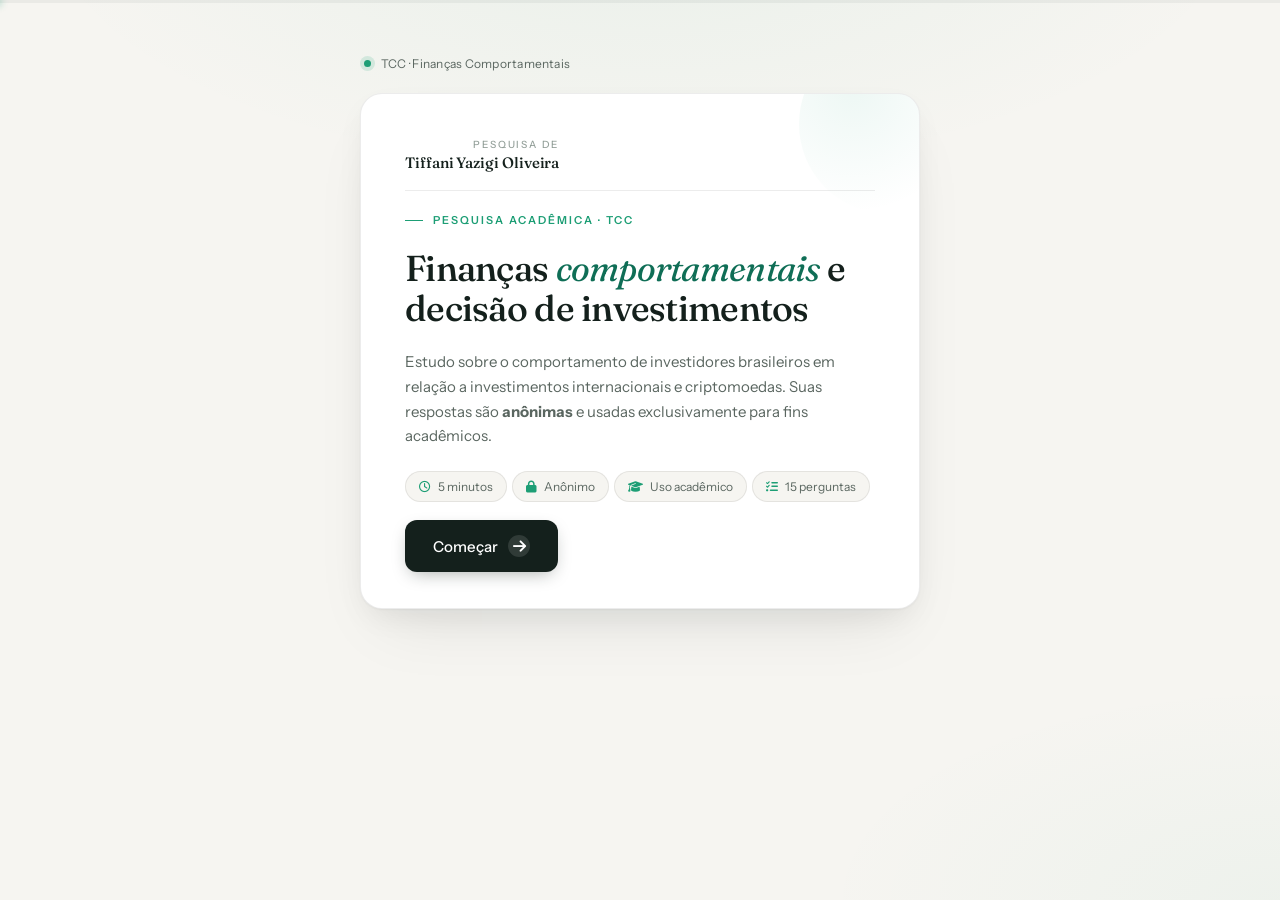
==== commit 0ea535ec: "Integra Supabase para persistência das respostas do questionário TCC Substitui Google Sheets pelo Su" ====
--- a/index.html
+++ b/index.html
@@ -30,6 +30,7 @@
       --ease-out: cubic-bezier(.22,1,.36,1);
       --ease-in: cubic-bezier(.4,0,1,1);
       --ease-bounce: cubic-bezier(.34,1.56,.64,1);
+
       --shadow-card: 0 1px 2px rgba(15,23,20,0.04), 0 12px 32px -8px rgba(15,23,20,0.08), 0 32px 64px -24px rgba(15,23,20,0.10);
     }
 
@@ -54,6 +55,7 @@
       background-attachment: fixed;
     }
 
+    /* ── Top mark ── */
     .topbar {
       width: 100%;
       max-width: 560px;
@@ -81,6 +83,7 @@
     }
     .topbar-step { font-size: 12px; color: var(--text-hint); font-variant-numeric: tabular-nums; }
 
+    /* ── Progress bar ── */
     #progress-wrap {
       position: fixed;
       top: 0; left: 0; right: 0;
@@ -106,6 +109,7 @@
       opacity: 0.7;
     }
 
+    /* ── Card container ── */
     #card {
       width: 100%;
       max-width: 560px;
@@ -118,6 +122,8 @@
       position: relative;
       overflow: hidden;
     }
+
+    /* corner ornament */
     #card::before {
       content: '';
       position: absolute;
@@ -128,6 +134,7 @@
       pointer-events: none;
     }
 
+    /* ── Screen transitions ── */
     .screen {
       display: none;
       flex-direction: column;
@@ -154,196 +161,445 @@
       top: 44px; left: 44px;
       width: calc(100% - 88px);
     }
-    @keyframes slideInFwd  { from { opacity:0; transform:translateX(40px);  } to { opacity:1; transform:translateX(0); } }
-    @keyframes slideOutFwd { from { opacity:1; transform:translateX(0);      } to { opacity:0; transform:translateX(-40px); } }
-    @keyframes slideInBack { from { opacity:0; transform:translateX(-40px); } to { opacity:1; transform:translateX(0); } }
-    @keyframes slideOutBack{ from { opacity:1; transform:translateX(0);      } to { opacity:0; transform:translateX(40px);  } }
-
-    .screen.active > * { opacity:0; animation: staggerIn 0.55s var(--ease-out) both; }
-    .screen.active > *:nth-child(1) { animation-delay:.05s; }
-    .screen.active > *:nth-child(2) { animation-delay:.12s; }
-    .screen.active > *:nth-child(3) { animation-delay:.19s; }
-    .screen.active > *:nth-child(4) { animation-delay:.26s; }
-    .screen.active > *:nth-child(5) { animation-delay:.33s; }
-    .screen.active > *:nth-child(6) { animation-delay:.40s; }
-    .screen.active > *:nth-child(7) { animation-delay:.47s; }
-    @keyframes staggerIn { from { opacity:0; transform:translateY(8px); } to { opacity:1; transform:translateY(0); } }
-
+
+    @keyframes slideInFwd {
+      from { opacity: 0; transform: translateX(40px); }
+      to   { opacity: 1; transform: translateX(0); }
+    }
+    @keyframes slideOutFwd {
+      from { opacity: 1; transform: translateX(0); }
+      to   { opacity: 0; transform: translateX(-40px); }
+    }
+    @keyframes slideInBack {
+      from { opacity: 0; transform: translateX(-40px); }
+      to   { opacity: 1; transform: translateX(0); }
+    }
+    @keyframes slideOutBack {
+      from { opacity: 1; transform: translateX(0); }
+      to   { opacity: 0; transform: translateX(40px); }
+    }
+
+    /* Stagger inside each active screen */
+    .screen.active > * {
+      opacity: 0;
+      animation: staggerIn 0.55s var(--ease-out) both;
+    }
+    .screen.active > *:nth-child(1) { animation-delay: 0.05s; }
+    .screen.active > *:nth-child(2) { animation-delay: 0.12s; }
+    .screen.active > *:nth-child(3) { animation-delay: 0.19s; }
+    .screen.active > *:nth-child(4) { animation-delay: 0.26s; }
+    .screen.active > *:nth-child(5) { animation-delay: 0.33s; }
+    .screen.active > *:nth-child(6) { animation-delay: 0.40s; }
+    .screen.active > *:nth-child(7) { animation-delay: 0.47s; }
+
+    @keyframes staggerIn {
+      from { opacity: 0; transform: translateY(8px); }
+      to   { opacity: 1; transform: translateY(0); }
+    }
+
+    /* ── Block label ── */
     .block-label {
-      font-size: 11px; font-weight: 600; letter-spacing: .18em; text-transform: uppercase;
-      color: var(--green); display: flex; align-items: center; gap: 10px;
-    }
-    .block-label::before { content:''; width:18px; height:1px; background:var(--green); display:inline-block; }
-
+      font-size: 11px;
+      font-weight: 600;
+      letter-spacing: 0.18em;
+      text-transform: uppercase;
+      color: var(--green);
+      display: flex; align-items: center; gap: 10px;
+    }
+    .block-label::before {
+      content: '';
+      width: 18px; height: 1px;
+      background: var(--green);
+      display: inline-block;
+    }
+
+    /* ── Question title ── */
     .question-title {
       font-family: 'Fraunces', Georgia, serif;
-      font-weight: 500; font-size: 26px; line-height: 1.25;
-      letter-spacing: -.015em; color: var(--text); text-wrap: pretty;
-    }
-
-    .options-grid { display:flex; flex-direction:column; gap:8px; }
+      font-weight: 500;
+      font-size: 26px;
+      line-height: 1.25;
+      letter-spacing: -0.015em;
+      color: var(--text);
+      text-wrap: pretty;
+    }
+
+    /* ── Options ── */
+    .options-grid { display: flex; flex-direction: column; gap: 8px; }
+
     .opt-btn {
-      display:flex; align-items:center; gap:14px;
-      padding:14px 16px 14px 14px;
-      border:1px solid var(--border); border-radius:var(--radius);
-      background:var(--surface); cursor:pointer; text-align:left;
-      font-family:inherit; font-size:15px; color:var(--text);
-      transition: border-color .2s var(--ease-out), background .2s var(--ease-out),
-                  transform .2s var(--ease-out), box-shadow .2s var(--ease-out);
-      width:100%; position:relative;
-    }
-    .opt-btn:hover { border-color:var(--green); background:var(--green-soft); transform:translateX(3px); }
-    .opt-btn:active { transform:translateX(3px) scale(.99); }
+      display: flex;
+      align-items: center;
+      gap: 14px;
+      padding: 14px 16px 14px 14px;
+      border: 1px solid var(--border);
+      border-radius: var(--radius);
+      background: var(--surface);
+      cursor: pointer;
+      text-align: left;
+      font-family: inherit;
+      font-size: 15px;
+      color: var(--text);
+      transition: border-color 0.2s var(--ease-out),
+                  background 0.2s var(--ease-out),
+                  transform 0.2s var(--ease-out),
+                  box-shadow 0.2s var(--ease-out);
+      width: 100%;
+      position: relative;
+    }
+    .opt-btn:hover {
+      border-color: var(--green);
+      background: var(--green-soft);
+      transform: translateX(3px);
+    }
+    .opt-btn:active { transform: translateX(3px) scale(0.99); }
+
     .opt-btn.selected {
-      border-color:var(--green); background:var(--green-soft);
-      color:var(--green-text); font-weight:500;
-      box-shadow:0 0 0 3px rgba(29,158,117,.10);
-      animation:pulseBounce .55s var(--ease-bounce);
+      border-color: var(--green);
+      background: var(--green-soft);
+      color: var(--green-text);
+      font-weight: 500;
+      box-shadow: 0 0 0 3px rgba(29,158,117,0.10);
+      animation: pulseBounce 0.55s var(--ease-bounce);
     }
     @keyframes pulseBounce {
-      0%   { transform:translateX(3px) scale(1); }
-      40%  { transform:translateX(3px) scale(1.025); }
-      70%  { transform:translateX(3px) scale(.995); }
-      100% { transform:translateX(3px) scale(1); }
-    }
+      0%   { transform: translateX(3px) scale(1); }
+      40%  { transform: translateX(3px) scale(1.025); }
+      70%  { transform: translateX(3px) scale(0.995); }
+      100% { transform: translateX(3px) scale(1); }
+    }
+
     .opt-check {
-      width:22px; height:22px; border-radius:50%; border:1.5px solid #c8ccca;
-      display:flex; align-items:center; justify-content:center; flex-shrink:0;
-      transition:background .2s var(--ease-out), border-color .2s var(--ease-out);
-    }
-    .opt-btn.selected .opt-check { background:var(--green); border-color:var(--green); animation:checkPop .4s var(--ease-bounce); }
-    @keyframes checkPop { 0%{transform:scale(.6)} 60%{transform:scale(1.18)} 100%{transform:scale(1)} }
+      width: 22px; height: 22px;
+      border-radius: 50%;
+      border: 1.5px solid #c8ccca;
+      display: flex; align-items: center; justify-content: center;
+      flex-shrink: 0;
+      transition: background 0.2s var(--ease-out), border-color 0.2s var(--ease-out);
+    }
+    .opt-btn.selected .opt-check {
+      background: var(--green);
+      border-color: var(--green);
+      animation: checkPop 0.4s var(--ease-bounce);
+    }
+    @keyframes checkPop {
+      0%   { transform: scale(0.6); }
+      60%  { transform: scale(1.18); }
+      100% { transform: scale(1); }
+    }
     .opt-check-inner {
-      width:8px; height:8px; border-radius:50%; background:white;
-      opacity:0; transform:scale(0);
-      transition:opacity .2s var(--ease-out), transform .3s var(--ease-bounce);
-    }
-    .opt-btn.selected .opt-check-inner { opacity:1; transform:scale(1); }
-
-    .likert-wrap { display:flex; flex-direction:column; gap:14px; }
-    .likert-labels { display:flex; justify-content:space-between; font-size:11px; color:var(--text-hint); letter-spacing:.02em; }
-    .likert-options { display:flex; gap:8px; }
+      width: 8px; height: 8px;
+      border-radius: 50%;
+      background: white;
+      opacity: 0;
+      transform: scale(0);
+      transition: opacity 0.2s var(--ease-out), transform 0.3s var(--ease-bounce);
+    }
+    .opt-btn.selected .opt-check-inner { opacity: 1; transform: scale(1); }
+
+    /* ── Likert ── */
+    .likert-wrap { display: flex; flex-direction: column; gap: 14px; }
+    .likert-labels {
+      display: flex; justify-content: space-between;
+      font-size: 11px;
+      color: var(--text-hint);
+      letter-spacing: 0.02em;
+    }
+    .likert-options { display: flex; gap: 8px; }
     .likert-btn {
-      flex:1; height:58px; border:1px solid var(--border); border-radius:var(--radius);
-      background:var(--surface); cursor:pointer;
-      font-family:'Fraunces',Georgia,serif; font-size:18px; font-weight:500; color:var(--text-muted);
-      transition: border-color .2s var(--ease-out), background .2s var(--ease-out),
-                  color .2s var(--ease-out), transform .2s var(--ease-out), box-shadow .2s var(--ease-out);
-    }
-    .likert-btn:hover { border-color:var(--green); color:var(--green); transform:translateY(-3px); }
+      flex: 1;
+      height: 58px;
+      border: 1px solid var(--border);
+      border-radius: var(--radius);
+      background: var(--surface);
+      cursor: pointer;
+      font-family: 'Fraunces', Georgia, serif;
+      font-size: 18px;
+      font-weight: 500;
+      color: var(--text-muted);
+      transition: border-color 0.2s var(--ease-out),
+                  background 0.2s var(--ease-out),
+                  color 0.2s var(--ease-out),
+                  transform 0.2s var(--ease-out),
+                  box-shadow 0.2s var(--ease-out);
+    }
+    .likert-btn:hover {
+      border-color: var(--green);
+      color: var(--green);
+      transform: translateY(-3px);
+    }
     .likert-btn.selected {
-      border-color:var(--green); background:var(--green); color:white;
-      transform:translateY(-3px); box-shadow:0 8px 18px -8px rgba(29,158,117,.5);
-      animation:likertPop .5s var(--ease-bounce);
+      border-color: var(--green);
+      background: var(--green);
+      color: white;
+      transform: translateY(-3px);
+      box-shadow: 0 8px 18px -8px rgba(29,158,117,0.5);
+      animation: likertPop 0.5s var(--ease-bounce);
     }
     @keyframes likertPop {
-      0%   { transform:translateY(-3px) scale(1); }
-      45%  { transform:translateY(-3px) scale(1.08); }
-      100% { transform:translateY(-3px) scale(1); }
-    }
-
-    .nav-row { display:flex; justify-content:space-between; align-items:center; gap:10px; margin-top:12px; }
+      0%   { transform: translateY(-3px) scale(1); }
+      45%  { transform: translateY(-3px) scale(1.08); }
+      100% { transform: translateY(-3px) scale(1); }
+    }
+
+    /* ── Nav ── */
+    .nav-row {
+      display: flex;
+      justify-content: space-between;
+      align-items: center;
+      gap: 10px;
+      margin-top: 12px;
+    }
 
     .btn-next {
-      padding:13px 24px; background:var(--text); color:white; border:none;
-      border-radius:var(--radius); font-family:inherit; font-size:14px; font-weight:500;
-      cursor:pointer; opacity:0; transform:translateY(6px); pointer-events:none;
-      transition:opacity .4s var(--ease-out), transform .4s var(--ease-bounce),
-                 background .2s var(--ease-out), box-shadow .2s var(--ease-out);
-      display:flex; align-items:center; gap:8px;
-    }
-    .btn-next.enabled { opacity:1; transform:translateY(0); pointer-events:auto; box-shadow:0 6px 18px -6px rgba(20,32,28,.4); }
-    .btn-next:hover { background:#0a1310; box-shadow:0 10px 22px -8px rgba(20,32,28,.5); }
-    .btn-next:active { transform:translateY(0) scale(.97); }
-    .btn-next.submit { background:var(--green); }
-    .btn-next.submit:hover { background:var(--green-deep); }
+      padding: 13px 24px;
+      background: var(--text);
+      color: white;
+      border: none;
+      border-radius: var(--radius);
+      font-family: inherit;
+      font-size: 14px;
+      font-weight: 500;
+      cursor: pointer;
+      opacity: 0;
+      transform: translateY(6px);
+      pointer-events: none;
+      transition: opacity 0.4s var(--ease-out),
+                  transform 0.4s var(--ease-bounce),
+                  background 0.2s var(--ease-out),
+                  box-shadow 0.2s var(--ease-out);
+      display: flex; align-items: center; gap: 8px;
+    }
+    .btn-next.enabled {
+      opacity: 1;
+      transform: translateY(0);
+      pointer-events: auto;
+      box-shadow: 0 6px 18px -6px rgba(20,32,28,0.4);
+    }
+    .btn-next:hover { background: #0a1310; box-shadow: 0 10px 22px -8px rgba(20,32,28,0.5); }
+    .btn-next:active { transform: translateY(0) scale(0.97); }
+    .btn-next.submit { background: var(--green); }
+    .btn-next.submit:hover { background: var(--green-deep); }
 
     .btn-back {
-      padding:11px 16px; background:transparent; color:var(--text-muted); border:none;
-      border-radius:var(--radius); font-family:inherit; font-size:13px; cursor:pointer;
-      transition:background .15s var(--ease-out), color .15s var(--ease-out), transform .2s var(--ease-out);
-      display:flex; align-items:center; gap:6px;
-    }
-    .btn-back:hover { color:var(--text); transform:translateX(-2px); }
-    .btn-back .arr { transition:transform .2s var(--ease-out); }
-    .btn-back:hover .arr { transform:translateX(-2px); }
-
+      padding: 11px 16px;
+      background: transparent;
+      color: var(--text-muted);
+      border: none;
+      border-radius: var(--radius);
+      font-family: inherit;
+      font-size: 13px;
+      cursor: pointer;
+      transition: background 0.15s var(--ease-out), color 0.15s var(--ease-out), transform 0.2s var(--ease-out);
+      display: flex; align-items: center; gap: 6px;
+    }
+    .btn-back:hover { color: var(--text); transform: translateX(-2px); }
+    .btn-back .arr { transition: transform 0.2s var(--ease-out); }
+    .btn-back:hover .arr { transform: translateX(-2px); }
+
+    /* ── Welcome ── */
     .welcome-header {
-      display:flex; align-items:center; justify-content:space-between; gap:16px;
-      padding-bottom:18px; border-bottom:1px solid var(--border);
-    }
-    .welcome-author { text-align:right; display:flex; flex-direction:column; gap:2px; }
-    .welcome-author-label { font-size:10px; letter-spacing:.18em; text-transform:uppercase; color:var(--text-hint); font-weight:500; }
-    .welcome-author-name { font-family:'Fraunces',Georgia,serif; font-size:15px; font-weight:500; color:var(--text); letter-spacing:-.005em; }
+      display: flex;
+      align-items: center;
+      justify-content: space-between;
+      gap: 16px;
+      padding-bottom: 18px;
+      border-bottom: 1px solid var(--border);
+    }
+    .welcome-logo {
+      height: 44px;
+      width: auto;
+      object-fit: contain;
+      filter: saturate(0.9);
+    }
+    .welcome-author {
+      text-align: right;
+      display: flex; flex-direction: column; gap: 2px;
+    }
+    .welcome-author-label {
+      font-size: 10px;
+      letter-spacing: 0.18em;
+      text-transform: uppercase;
+      color: var(--text-hint);
+      font-weight: 500;
+    }
+    .welcome-author-name {
+      font-family: 'Fraunces', Georgia, serif;
+      font-size: 15px;
+      font-weight: 500;
+      color: var(--text);
+      letter-spacing: -0.005em;
+    }
 
     .welcome-eyebrow {
-      font-size:11px; font-weight:600; letter-spacing:.18em; text-transform:uppercase;
-      color:var(--green); display:flex; align-items:center; gap:10px;
-    }
-    .welcome-eyebrow::before { content:''; width:18px; height:1px; background:var(--green); }
-    .welcome-title { font-family:'Fraunces',Georgia,serif; font-weight:500; font-size:36px; line-height:1.1; letter-spacing:-.02em; color:var(--text); }
-    .welcome-title em { font-style:italic; color:var(--green-deep); font-weight:400; }
-    .welcome-sub { font-size:15px; color:var(--text-muted); line-height:1.65; max-width:95%; }
-    .welcome-meta { display:flex; gap:8px; flex-wrap:wrap; }
+      font-size: 11px;
+      font-weight: 600;
+      letter-spacing: 0.18em;
+      text-transform: uppercase;
+      color: var(--green);
+      display: flex; align-items: center; gap: 10px;
+    }
+    .welcome-eyebrow::before {
+      content: '';
+      width: 18px; height: 1px;
+      background: var(--green);
+    }
+    .welcome-title {
+      font-family: 'Fraunces', Georgia, serif;
+      font-weight: 500;
+      font-size: 36px;
+      line-height: 1.1;
+      letter-spacing: -0.02em;
+      color: var(--text);
+    }
+    .welcome-title em {
+      font-style: italic;
+      color: var(--green-deep);
+      font-weight: 400;
+    }
+    .welcome-sub {
+      font-size: 15px;
+      color: var(--text-muted);
+      line-height: 1.65;
+      max-width: 95%;
+    }
+    .welcome-meta { display: flex; gap: 8px; flex-wrap: wrap; }
     .meta-pill {
-      display:flex; align-items:center; gap:7px; font-size:12px; color:var(--text-muted);
-      background:#f6f5f1; padding:7px 13px; border-radius:100px; border:1px solid var(--border);
-    }
-    .meta-pill i { color:var(--green); font-size:12px; }
+      display: flex; align-items: center; gap: 7px;
+      font-size: 12px;
+      color: var(--text-muted);
+      background: #f6f5f1;
+      padding: 7px 13px;
+      border-radius: 100px;
+      border: 1px solid var(--border);
+    }
+    .meta-pill i { color: var(--green); font-size: 12px; }
 
     .btn-start {
-      padding:15px 28px; background:var(--text); color:white; border:none;
-      border-radius:var(--radius); font-family:inherit; font-size:15px; font-weight:500;
-      cursor:pointer; align-self:flex-start;
-      transition:background .2s var(--ease-out), transform .2s var(--ease-out), box-shadow .2s var(--ease-out);
-      display:flex; align-items:center; gap:10px; box-shadow:0 6px 18px -6px rgba(20,32,28,.4);
-    }
-    .btn-start:hover { background:#0a1310; box-shadow:0 12px 24px -8px rgba(20,32,28,.5); transform:translateY(-1px); }
-    .btn-start:active { transform:translateY(0) scale(.97); }
+      padding: 15px 28px;
+      background: var(--text);
+      color: white;
+      border: none;
+      border-radius: var(--radius);
+      font-family: inherit;
+      font-size: 15px;
+      font-weight: 500;
+      cursor: pointer;
+      align-self: flex-start;
+      transition: background 0.2s var(--ease-out), transform 0.2s var(--ease-out), box-shadow 0.2s var(--ease-out);
+      display: flex; align-items: center; gap: 10px;
+      box-shadow: 0 6px 18px -6px rgba(20,32,28,0.4);
+    }
+    .btn-start:hover { background: #0a1310; box-shadow: 0 12px 24px -8px rgba(20,32,28,0.5); transform: translateY(-1px); }
+    .btn-start:active { transform: translateY(0) scale(0.97); }
     .btn-start .arrow-wrap {
-      display:inline-flex; width:22px; height:22px; align-items:center; justify-content:center;
-      border-radius:50%; background:rgba(255,255,255,.12);
-      transition:background .2s var(--ease-out), transform .3s var(--ease-out);
-    }
-    .btn-start:hover .arrow-wrap { background:var(--green); transform:translateX(3px); }
-
-    .thanks-wrap { display:flex; flex-direction:column; align-items:center; text-align:center; gap:16px; padding:18px 0; }
+      display: inline-flex;
+      width: 22px; height: 22px;
+      align-items: center; justify-content: center;
+      border-radius: 50%;
+      background: rgba(255,255,255,0.12);
+      transition: background 0.2s var(--ease-out), transform 0.3s var(--ease-out);
+    }
+    .btn-start:hover .arrow-wrap { background: var(--green); transform: translateX(3px); }
+
+    /* ── Thanks ── */
+    .thanks-wrap {
+      display: flex;
+      flex-direction: column;
+      align-items: center;
+      text-align: center;
+      gap: 16px;
+      padding: 18px 0;
+    }
     .thanks-check {
-      width:84px; height:84px; border-radius:50%; background:var(--green-soft);
-      display:flex; align-items:center; justify-content:center; position:relative;
-      transform:scale(0); animation:thanksCheckPop .85s var(--ease-bounce) .1s forwards;
+      width: 84px; height: 84px;
+      border-radius: 50%;
+      background: var(--green-soft);
+      display: flex; align-items: center; justify-content: center;
+      position: relative;
+      transform: scale(0);
+      animation: thanksCheckPop 0.85s var(--ease-bounce) 0.1s forwards;
     }
     .thanks-check::before {
-      content:''; position:absolute; inset:-8px; border-radius:50%;
-      border:2px solid var(--green); opacity:0; animation:thanksRing 1.5s var(--ease-out) .5s forwards;
-    }
-    .thanks-check i { font-size:38px; color:var(--green); opacity:0; transform:scale(.5); animation:thanksIconIn .5s var(--ease-bounce) .5s forwards; }
-    @keyframes thanksCheckPop { 0%{transform:scale(0) rotate(-30deg)} 60%{transform:scale(1.15) rotate(5deg)} 100%{transform:scale(1) rotate(0)} }
-    @keyframes thanksIconIn  { 0%{opacity:0;transform:scale(.4)} 60%{opacity:1;transform:scale(1.2)} 100%{opacity:1;transform:scale(1)} }
-    @keyframes thanksRing    { 0%{opacity:.5;transform:scale(.6)} 100%{opacity:0;transform:scale(1.4)} }
+      content: '';
+      position: absolute;
+      inset: -8px;
+      border-radius: 50%;
+      border: 2px solid var(--green);
+      opacity: 0;
+      animation: thanksRing 1.5s var(--ease-out) 0.5s forwards;
+    }
+    .thanks-check i {
+      font-size: 38px;
+      color: var(--green);
+      opacity: 0;
+      transform: scale(0.5);
+      animation: thanksIconIn 0.5s var(--ease-bounce) 0.5s forwards;
+    }
+    @keyframes thanksCheckPop {
+      0%   { transform: scale(0) rotate(-30deg); }
+      60%  { transform: scale(1.15) rotate(5deg); }
+      100% { transform: scale(1) rotate(0); }
+    }
+    @keyframes thanksIconIn {
+      0%   { opacity: 0; transform: scale(0.4); }
+      60%  { opacity: 1; transform: scale(1.2); }
+      100% { opacity: 1; transform: scale(1); }
+    }
+    @keyframes thanksRing {
+      0%   { opacity: 0.5; transform: scale(0.6); }
+      100% { opacity: 0; transform: scale(1.4); }
+    }
+
     .thanks-title {
-      font-family:'Fraunces',Georgia,serif; font-weight:500; font-size:30px; line-height:1.2;
-      letter-spacing:-.015em; color:var(--text); opacity:0; animation:thanksTextIn .6s var(--ease-out) .8s forwards;
-    }
-    .thanks-title em { font-style:italic; color:var(--green-deep); font-weight:400; }
-    .thanks-sub { font-size:15px; color:var(--text-muted); line-height:1.65; max-width:420px; opacity:0; animation:thanksTextIn .6s var(--ease-out) 1.0s forwards; }
+      font-family: 'Fraunces', Georgia, serif;
+      font-weight: 500;
+      font-size: 30px;
+      line-height: 1.2;
+      letter-spacing: -0.015em;
+      color: var(--text);
+      opacity: 0;
+      animation: thanksTextIn 0.6s var(--ease-out) 0.8s forwards;
+    }
+    .thanks-title em { font-style: italic; color: var(--green-deep); font-weight: 400; }
+    .thanks-sub {
+      font-size: 15px;
+      color: var(--text-muted);
+      line-height: 1.65;
+      max-width: 420px;
+      opacity: 0;
+      animation: thanksTextIn 0.6s var(--ease-out) 1.0s forwards;
+    }
     .thanks-foot {
-      margin-top:10px; font-size:12px; color:var(--text-hint); opacity:0;
-      animation:thanksTextIn .6s var(--ease-out) 1.2s forwards; display:flex; gap:8px; align-items:center;
-    }
-    .thanks-foot .sig { font-family:'Fraunces',Georgia,serif; font-style:italic; color:var(--text-muted); }
-    @keyframes thanksTextIn { from{opacity:0;transform:translateY(12px)} to{opacity:1;transform:translateY(0)} }
-
-    @media (max-width:600px) {
-      body { padding:32px 14px 60px; }
-      .topbar { margin-bottom:16px; }
-      #card { padding:30px 24px; min-height:360px; }
-      .screen.leaving, .screen.leaving-back { top:30px; left:24px; width:calc(100% - 48px); }
-      .question-title { font-size:21px; }
-      .welcome-title { font-size:28px; }
-      .welcome-author-name { font-size:14px; }
-      .likert-btn { height:50px; font-size:16px; }
-      .thanks-title { font-size:24px; }
+      margin-top: 10px;
+      font-size: 12px;
+      color: var(--text-hint);
+      opacity: 0;
+      animation: thanksTextIn 0.6s var(--ease-out) 1.2s forwards;
+      display: flex; gap: 8px; align-items: center;
+    }
+    .thanks-foot .sig {
+      font-family: 'Fraunces', Georgia, serif;
+      font-style: italic;
+      color: var(--text-muted);
+    }
+    @keyframes thanksTextIn {
+      from { opacity: 0; transform: translateY(12px); }
+      to   { opacity: 1; transform: translateY(0); }
+    }
+
+    /* ── Responsive ── */
+    @media (max-width: 600px) {
+      body { padding: 32px 14px 60px; }
+      .topbar { margin-bottom: 16px; }
+      #card { padding: 30px 24px; min-height: 360px; }
+      .screen.leaving, .screen.leaving-back { top: 30px; left: 24px; width: calc(100% - 48px); }
+      .question-title { font-size: 21px; }
+      .welcome-title { font-size: 28px; }
+      .welcome-logo { height: 36px; }
+      .welcome-author-name { font-size: 14px; }
+      .likert-btn { height: 50px; font-size: 16px; }
+      .thanks-title { font-size: 24px; }
     }
   </style>
 </head>
@@ -353,7 +609,8 @@
 
 <div class="topbar">
   <div class="topbar-brand"><span class="dot"></span> TCC · Finanças Comportamentais</div>
-  <div class="topbar-step" id="topbar-step"></div>
+  <div class="topbar-step" id="topbar-step">
+</div>
 </div>
 
 <div id="card">
@@ -369,13 +626,13 @@
     <div class="welcome-eyebrow">Pesquisa Acadêmica · TCC</div>
     <div class="welcome-title">Finanças <em>comportamentais</em> e decisão de investimentos</div>
     <div class="welcome-sub">Estudo sobre o comportamento de investidores brasileiros em relação a investimentos internacionais e criptomoedas. Suas respostas são <strong>anônimas</strong> e usadas exclusivamente para fins acadêmicos.</div>
-    <div class="welcome-meta" style="gap:5px">
+    <div class="welcome-meta" style="gap: 5px; width: 477px; height: 27px">
       <div class="meta-pill"><i class="fa-regular fa-clock"></i> 5 minutos</div>
       <div class="meta-pill"><i class="fa-solid fa-lock"></i> Anônimo</div>
       <div class="meta-pill"><i class="fa-solid fa-graduation-cap"></i> Uso acadêmico</div>
       <div class="meta-pill"><i class="fa-solid fa-list-check"></i> 15 perguntas</div>
     </div>
-    <button class="btn-start" onclick="goTo(1,'forward')">
+    <button class="btn-start" onclick="goTo(1, 'forward')">
       Começar
       <span class="arrow-wrap"><i class="fa-solid fa-arrow-right"></i></span>
     </button>
@@ -450,8 +707,8 @@
     <div class="block-label">Bloco 2 · Composição da Carteira</div>
     <div class="question-title">Você possui exposição a ativos internacionais?</div>
     <div class="options-grid" id="opts-5">
-      <button class="opt-btn" onclick="select(5,'Sim',this);skipInternacional=false"><div class="opt-check"><div class="opt-check-inner"></div></div>Sim</button>
-      <button class="opt-btn" onclick="select(5,'Não',this);skipInternacional=true"><div class="opt-check"><div class="opt-check-inner"></div></div>Não</button>
+      <button class="opt-btn" onclick="select(5,'Sim',this); skipInternacional=false;"><div class="opt-check"><div class="opt-check-inner"></div></div>Sim</button>
+      <button class="opt-btn" onclick="select(5,'Não',this); skipInternacional=true;"><div class="opt-check"><div class="opt-check-inner"></div></div>Não</button>
     </div>
     <div class="nav-row">
       <button class="btn-back" onclick="goTo(4,'back')"><i class="fa-solid fa-arrow-left arr"></i> Voltar</button>
@@ -481,8 +738,8 @@
     <div class="block-label">Bloco 2 · Composição da Carteira</div>
     <div class="question-title">Você possui investimentos em criptomoedas?</div>
     <div class="options-grid" id="opts-7">
-      <button class="opt-btn" onclick="select(7,'Sim',this);skipCripto=false"><div class="opt-check"><div class="opt-check-inner"></div></div>Sim</button>
-      <button class="opt-btn" onclick="select(7,'Não',this);skipCripto=true"><div class="opt-check"><div class="opt-check-inner"></div></div>Não</button>
+      <button class="opt-btn" onclick="select(7,'Sim',this); skipCripto=false;"><div class="opt-check"><div class="opt-check-inner"></div></div>Sim</button>
+      <button class="opt-btn" onclick="select(7,'Não',this); skipCripto=true;"><div class="opt-check"><div class="opt-check-inner"></div></div>Não</button>
     </div>
     <div class="nav-row">
       <button class="btn-back" onclick="goBackFrom7()"><i class="fa-solid fa-arrow-left arr"></i> Voltar</button>
@@ -654,7 +911,7 @@
       <div class="thanks-title">Obrigado pela <em>participação</em>!</div>
       <div class="thanks-sub">Suas respostas foram registradas com sucesso e contribuirão para a pesquisa acadêmica sobre finanças comportamentais e decisão de investimentos de investidores brasileiros.</div>
       <div class="thanks-foot">
-        <span class="sig">Tiffani Yazigi Oliveira</span>
+        <span class="sig">Tiffani Yazigit Oliveira</span>
         <span>·</span>
         <span>MBA USP/Esalq</span>
       </div>
@@ -679,6 +936,7 @@
     if (n === 'thanks') pct = 100;
     else if (typeof n === 'number') pct = n === 0 ? 0 : Math.round((n / TOTAL) * 100);
     document.getElementById('progress-fill').style.width = pct + '%';
+
     const tb = document.getElementById('topbar-step');
     if (n === 0) tb.textContent = 'Bem-vindo';
     else if (n === 'thanks') tb.textContent = 'Concluído';
@@ -688,20 +946,30 @@
   function goTo(n, direction) {
     if (transitioning) return;
     transitioning = true;
+
     const currentId = currentScreen === 0 ? 'screen-welcome' : (currentScreen === 'thanks' ? 'screen-thanks' : 'screen-' + currentScreen);
     const nextId    = n === 0 ? 'screen-welcome' : (n === 'thanks' ? 'screen-thanks' : 'screen-' + n);
+
     const currentEl = document.getElementById(currentId);
     const nextEl    = document.getElementById(nextId);
-    const leaveClass = direction === 'back' ? 'leaving-back' : 'leaving';
-    const enterClass = direction === 'back' ? 'entering-back' : '';
+
+    const leaveClass  = direction === 'back' ? 'leaving-back' : 'leaving';
+    const enterClass  = direction === 'back' ? 'entering-back' : '';
+
     currentEl.classList.add(leaveClass);
+
     setTimeout(() => {
       currentEl.classList.remove('active', leaveClass);
+      // Force reflow so staggered children animations restart
       void nextEl.offsetWidth;
       nextEl.classList.add('active');
       if (enterClass) nextEl.classList.add(enterClass);
-      setTimeout(() => { nextEl.classList.remove(enterClass); transitioning = false; }, 500);
+      setTimeout(() => {
+        nextEl.classList.remove(enterClass);
+        transitioning = false;
+      }, 500);
     }, 280);
+
     currentScreen = n === 'thanks' ? 'thanks' : n;
     updateProgress(currentScreen);
   }
@@ -709,7 +977,10 @@
   function select(q, val, btn) {
     answers['p' + q] = val;
     document.getElementById('opts-' + q).querySelectorAll('.opt-btn').forEach(b => b.classList.remove('selected'));
-    btn.classList.remove('selected'); void btn.offsetWidth; btn.classList.add('selected');
+    // re-trigger animation if same was clicked
+    btn.classList.remove('selected');
+    void btn.offsetWidth;
+    btn.classList.add('selected');
     const next = document.getElementById('next-' + q);
     if (next) next.classList.add('enabled');
   }
@@ -717,7 +988,9 @@
   function selectLikert(q, val, btn) {
     answers['p' + q] = val;
     document.getElementById('opts-' + q).querySelectorAll('.likert-btn').forEach(b => b.classList.remove('selected'));
-    btn.classList.remove('selected'); void btn.offsetWidth; btn.classList.add('selected');
+    btn.classList.remove('selected');
+    void btn.offsetWidth;
+    btn.classList.add('selected');
     const next = document.getElementById('next-' + q);
     if (next) next.classList.add('enabled');
   }
@@ -732,8 +1005,15 @@
     else goTo(8, 'forward');
   }
 
-  function goBackFrom7()  { if (skipInternacional) goTo(5,'back'); else goTo(6,'back'); }
-  function goBackFrom10() { if (skipCripto) goTo(7,'back'); else goTo(9,'back'); }
+  function goBackFrom7() {
+    if (skipInternacional) goTo(5, 'back');
+    else goTo(6, 'back');
+  }
+
+  function goBackFrom10() {
+    if (skipCripto) goTo(7, 'back');
+    else goTo(9, 'back');
+  }
 
   function submitForm() {
     const btn = document.getElementById('next-15');
@@ -757,9 +1037,11 @@
     .catch(() => goTo('thanks', 'forward'));
   }
 
+  // Keyboard navigation
   document.addEventListener('keydown', (e) => {
     if (transitioning) return;
     if (e.key === 'Enter') {
+      // welcome
       if (currentScreen === 0) { goTo(1, 'forward'); return; }
       if (currentScreen === 15) { submitForm(); return; }
       if (typeof currentScreen === 'number') {
@@ -770,9 +1052,12 @@
     if (e.key >= '1' && e.key <= '5' && typeof currentScreen === 'number' && currentScreen >= 10) {
       const idx = parseInt(e.key, 10);
       const opts = document.getElementById('opts-' + currentScreen);
-      if (opts) { const btn = opts.querySelectorAll('.likert-btn')[idx-1]; if (btn) btn.click(); }
+      if (opts) {
+        const btn = opts.querySelectorAll('.likert-btn')[idx - 1];
+        if (btn) btn.click();
+      }
     }
   });
 </script>
 </body>
-</html>+</html>
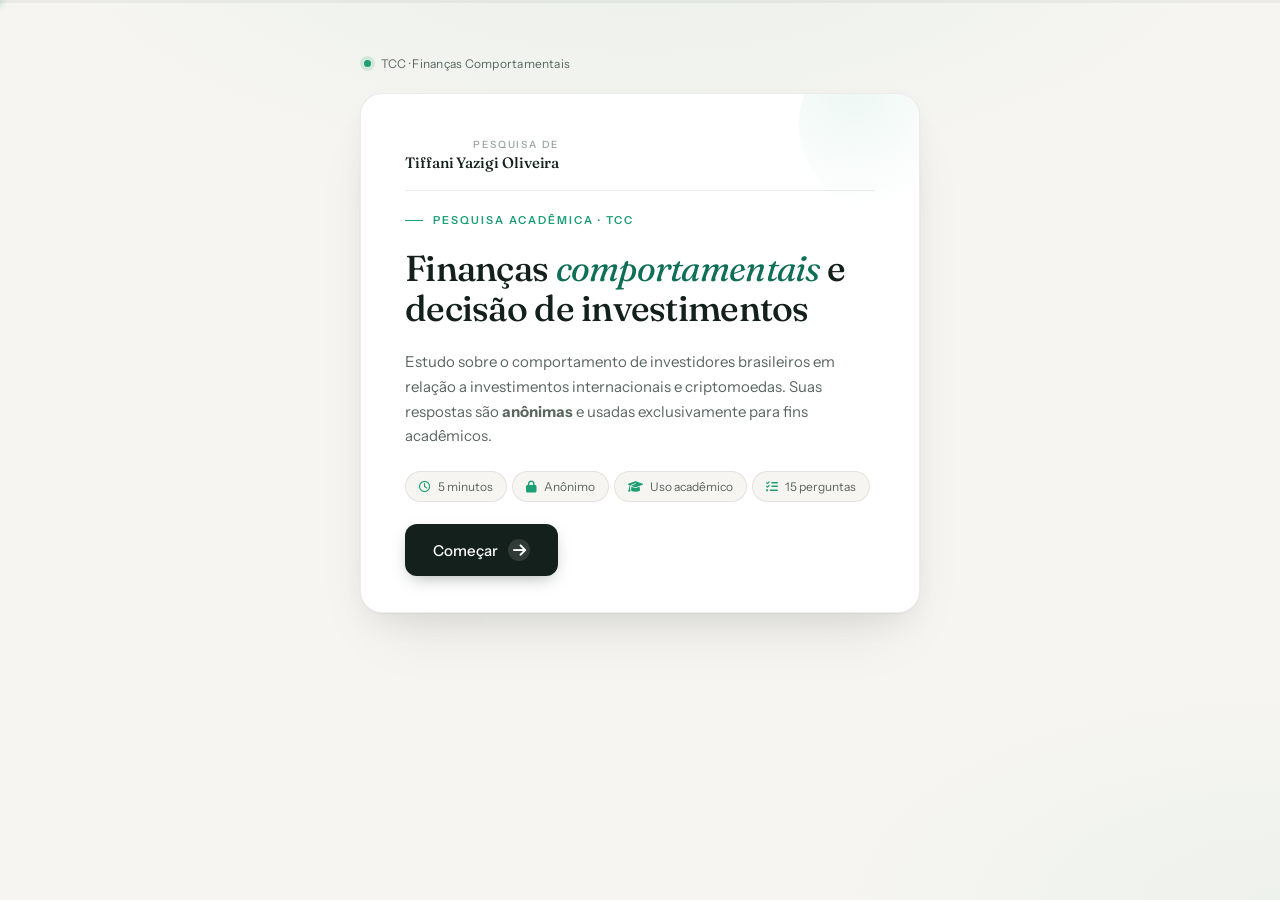
==== commit afbf063f: "Adiciona auto-avanço na seleção de resposta para corrigir navegação" ====
--- a/index.html
+++ b/index.html
@@ -609,8 +609,7 @@
 
 <div class="topbar">
   <div class="topbar-brand"><span class="dot"></span> TCC · Finanças Comportamentais</div>
-  <div class="topbar-step" id="topbar-step">
-</div>
+  <div class="topbar-step" id="topbar-step"></div>
 </div>
 
 <div id="card">
@@ -626,7 +625,7 @@
     <div class="welcome-eyebrow">Pesquisa Acadêmica · TCC</div>
     <div class="welcome-title">Finanças <em>comportamentais</em> e decisão de investimentos</div>
     <div class="welcome-sub">Estudo sobre o comportamento de investidores brasileiros em relação a investimentos internacionais e criptomoedas. Suas respostas são <strong>anônimas</strong> e usadas exclusivamente para fins acadêmicos.</div>
-    <div class="welcome-meta" style="gap: 5px; width: 477px; height: 27px">
+    <div class="welcome-meta" style="gap: 5px">
       <div class="meta-pill"><i class="fa-regular fa-clock"></i> 5 minutos</div>
       <div class="meta-pill"><i class="fa-solid fa-lock"></i> Anônimo</div>
       <div class="meta-pill"><i class="fa-solid fa-graduation-cap"></i> Uso acadêmico</div>
@@ -911,7 +910,7 @@
       <div class="thanks-title">Obrigado pela <em>participação</em>!</div>
       <div class="thanks-sub">Suas respostas foram registradas com sucesso e contribuirão para a pesquisa acadêmica sobre finanças comportamentais e decisão de investimentos de investidores brasileiros.</div>
       <div class="thanks-foot">
-        <span class="sig">Tiffani Yazigit Oliveira</span>
+        <span class="sig">Tiffani Yazigi Oliveira</span>
         <span>·</span>
         <span>MBA USP/Esalq</span>
       </div>
@@ -960,7 +959,6 @@
 
     setTimeout(() => {
       currentEl.classList.remove('active', leaveClass);
-      // Force reflow so staggered children animations restart
       void nextEl.offsetWidth;
       nextEl.classList.add('active');
       if (enterClass) nextEl.classList.add(enterClass);
@@ -977,12 +975,17 @@
   function select(q, val, btn) {
     answers['p' + q] = val;
     document.getElementById('opts-' + q).querySelectorAll('.opt-btn').forEach(b => b.classList.remove('selected'));
-    // re-trigger animation if same was clicked
     btn.classList.remove('selected');
     void btn.offsetWidth;
     btn.classList.add('selected');
     const next = document.getElementById('next-' + q);
     if (next) next.classList.add('enabled');
+    clearTimeout(window._autoAdv);
+    window._autoAdv = setTimeout(() => {
+      if (q === 5) handleP5Next();
+      else if (q === 7) handleP7Next();
+      else if (q < 15) goTo(q + 1, 'forward');
+    }, 350);
   }
 
   function selectLikert(q, val, btn) {
@@ -993,6 +996,10 @@
     btn.classList.add('selected');
     const next = document.getElementById('next-' + q);
     if (next) next.classList.add('enabled');
+    clearTimeout(window._autoAdv);
+    window._autoAdv = setTimeout(() => {
+      if (q < 15) goTo(q + 1, 'forward');
+    }, 350);
   }
 
   function handleP5Next() {
@@ -1037,11 +1044,9 @@
     .catch(() => goTo('thanks', 'forward'));
   }
 
-  // Keyboard navigation
   document.addEventListener('keydown', (e) => {
     if (transitioning) return;
     if (e.key === 'Enter') {
-      // welcome
       if (currentScreen === 0) { goTo(1, 'forward'); return; }
       if (currentScreen === 15) { submitForm(); return; }
       if (typeof currentScreen === 'number') {
@@ -1060,4 +1065,4 @@
   });
 </script>
 </body>
-</html>
+</html>
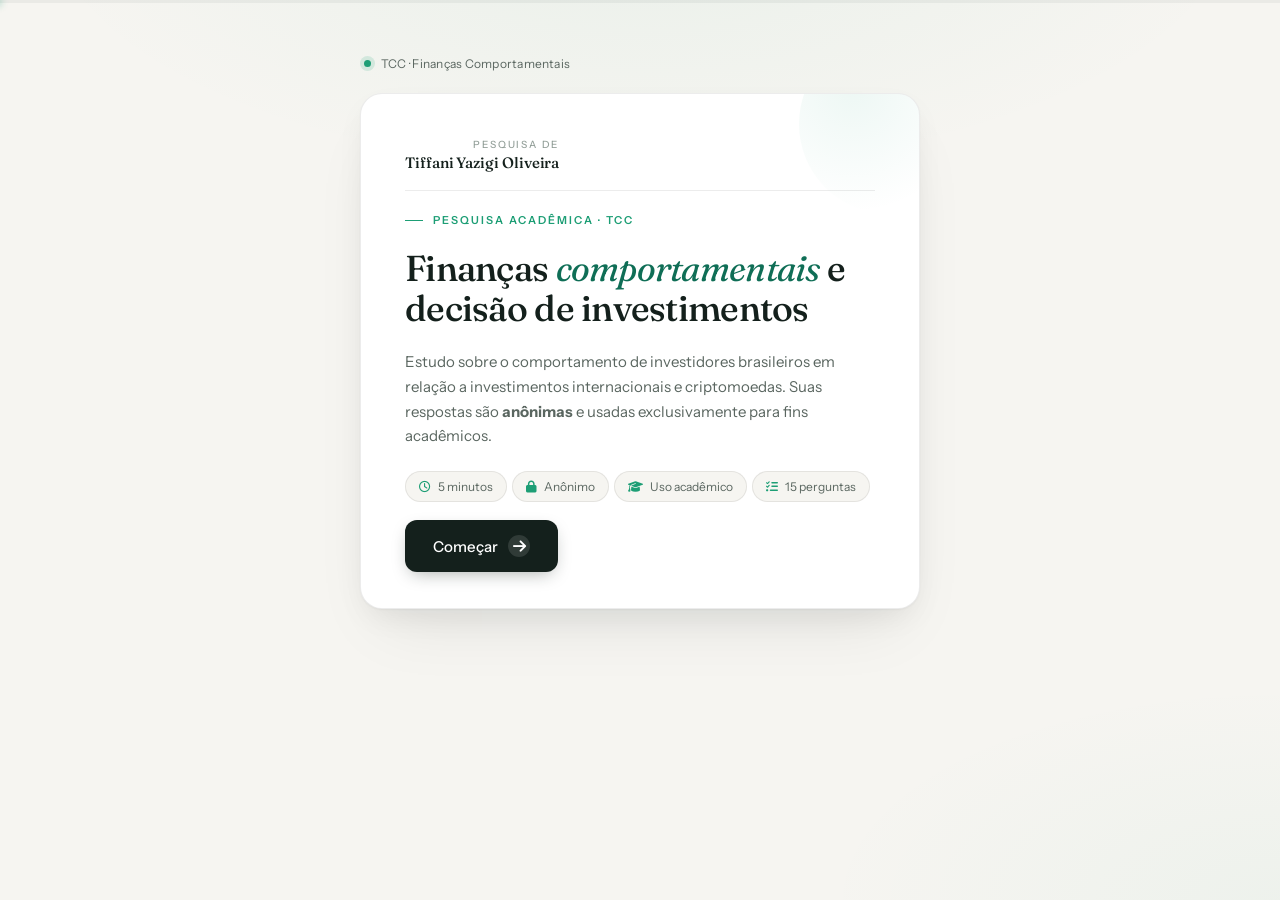
==== commit 3304a5dc: "Corrige transitioning travado: libera flag na troca de tela, não após animação transitioning ficava " ====
--- a/index.html
+++ b/index.html
@@ -609,7 +609,8 @@
 
 <div class="topbar">
   <div class="topbar-brand"><span class="dot"></span> TCC · Finanças Comportamentais</div>
-  <div class="topbar-step" id="topbar-step"></div>
+  <div class="topbar-step" id="topbar-step">
+</div>
 </div>
 
 <div id="card">
@@ -625,7 +626,7 @@
     <div class="welcome-eyebrow">Pesquisa Acadêmica · TCC</div>
     <div class="welcome-title">Finanças <em>comportamentais</em> e decisão de investimentos</div>
     <div class="welcome-sub">Estudo sobre o comportamento de investidores brasileiros em relação a investimentos internacionais e criptomoedas. Suas respostas são <strong>anônimas</strong> e usadas exclusivamente para fins acadêmicos.</div>
-    <div class="welcome-meta" style="gap: 5px">
+    <div class="welcome-meta" style="gap: 5px; width: 477px; height: 27px">
       <div class="meta-pill"><i class="fa-regular fa-clock"></i> 5 minutos</div>
       <div class="meta-pill"><i class="fa-solid fa-lock"></i> Anônimo</div>
       <div class="meta-pill"><i class="fa-solid fa-graduation-cap"></i> Uso acadêmico</div>
@@ -910,7 +911,7 @@
       <div class="thanks-title">Obrigado pela <em>participação</em>!</div>
       <div class="thanks-sub">Suas respostas foram registradas com sucesso e contribuirão para a pesquisa acadêmica sobre finanças comportamentais e decisão de investimentos de investidores brasileiros.</div>
       <div class="thanks-foot">
-        <span class="sig">Tiffani Yazigi Oliveira</span>
+        <span class="sig">Tiffani Yazigit Oliveira</span>
         <span>·</span>
         <span>MBA USP/Esalq</span>
       </div>
@@ -962,10 +963,8 @@
       void nextEl.offsetWidth;
       nextEl.classList.add('active');
       if (enterClass) nextEl.classList.add(enterClass);
-      setTimeout(() => {
-        nextEl.classList.remove(enterClass);
-        transitioning = false;
-      }, 500);
+      transitioning = false;
+      setTimeout(() => nextEl.classList.remove(enterClass), 500);
     }, 280);
 
     currentScreen = n === 'thanks' ? 'thanks' : n;
@@ -1044,9 +1043,11 @@
     .catch(() => goTo('thanks', 'forward'));
   }
 
+  // Keyboard navigation
   document.addEventListener('keydown', (e) => {
     if (transitioning) return;
     if (e.key === 'Enter') {
+      // welcome
       if (currentScreen === 0) { goTo(1, 'forward'); return; }
       if (currentScreen === 15) { submitForm(); return; }
       if (typeof currentScreen === 'number') {
@@ -1065,4 +1066,4 @@
   });
 </script>
 </body>
-</html>+</html>
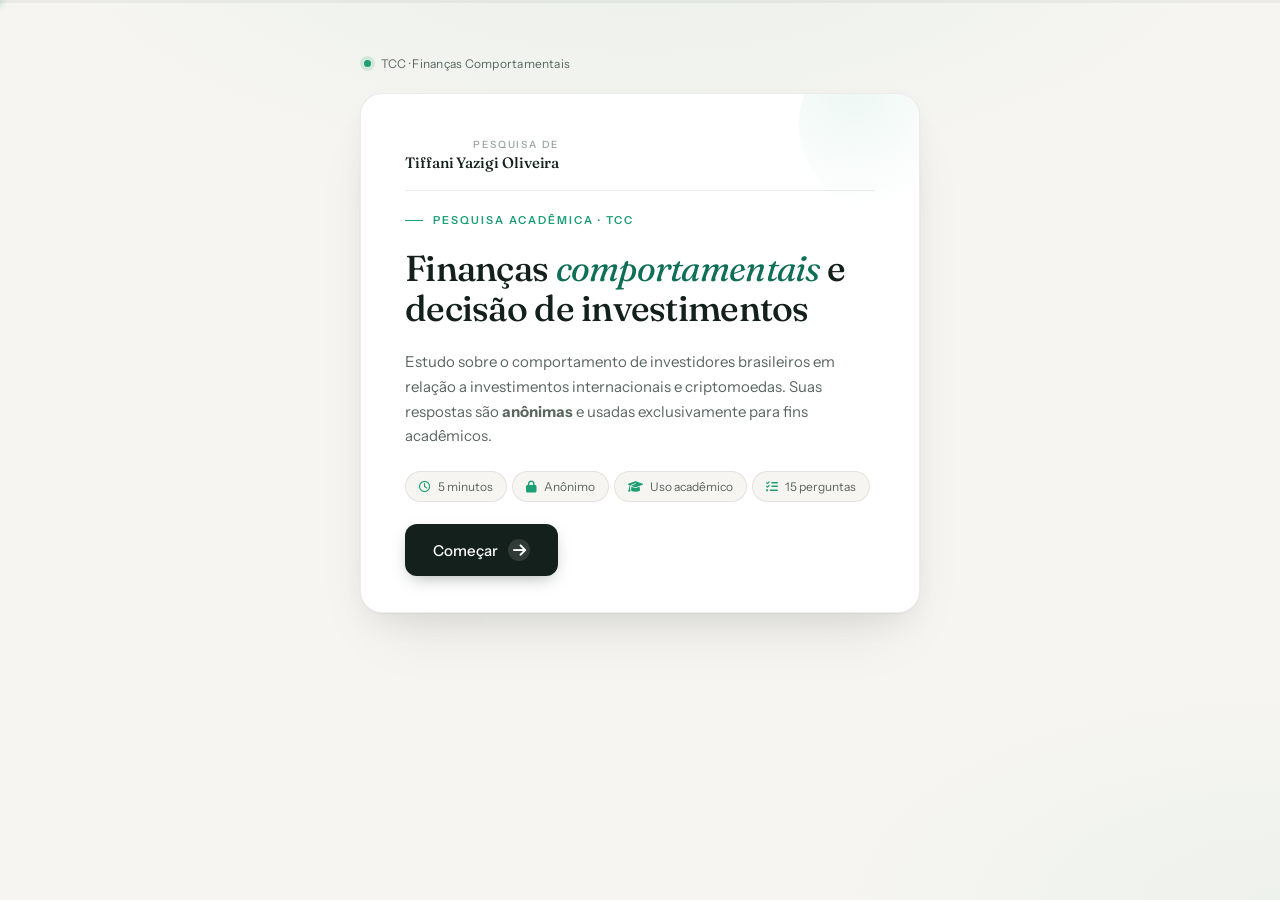
==== commit f31ea251: "Corrige typo no nome: Yazigit → Yazigi" ====
--- a/index.html
+++ b/index.html
@@ -55,7 +55,6 @@
       background-attachment: fixed;
     }
 
-    /* ── Top mark ── */
     .topbar {
       width: 100%;
       max-width: 560px;
@@ -83,7 +82,6 @@
     }
     .topbar-step { font-size: 12px; color: var(--text-hint); font-variant-numeric: tabular-nums; }
 
-    /* ── Progress bar ── */
     #progress-wrap {
       position: fixed;
       top: 0; left: 0; right: 0;
@@ -109,7 +107,6 @@
       opacity: 0.7;
     }
 
-    /* ── Card container ── */
     #card {
       width: 100%;
       max-width: 560px;
@@ -122,8 +119,6 @@
       position: relative;
       overflow: hidden;
     }
-
-    /* corner ornament */
     #card::before {
       content: '';
       position: absolute;
@@ -134,7 +129,6 @@
       pointer-events: none;
     }
 
-    /* ── Screen transitions ── */
     .screen {
       display: none;
       flex-direction: column;
@@ -162,444 +156,196 @@
       width: calc(100% - 88px);
     }
 
-    @keyframes slideInFwd {
-      from { opacity: 0; transform: translateX(40px); }
-      to   { opacity: 1; transform: translateX(0); }
-    }
-    @keyframes slideOutFwd {
-      from { opacity: 1; transform: translateX(0); }
-      to   { opacity: 0; transform: translateX(-40px); }
-    }
-    @keyframes slideInBack {
-      from { opacity: 0; transform: translateX(-40px); }
-      to   { opacity: 1; transform: translateX(0); }
-    }
-    @keyframes slideOutBack {
-      from { opacity: 1; transform: translateX(0); }
-      to   { opacity: 0; transform: translateX(40px); }
-    }
-
-    /* Stagger inside each active screen */
-    .screen.active > * {
-      opacity: 0;
-      animation: staggerIn 0.55s var(--ease-out) both;
-    }
-    .screen.active > *:nth-child(1) { animation-delay: 0.05s; }
-    .screen.active > *:nth-child(2) { animation-delay: 0.12s; }
-    .screen.active > *:nth-child(3) { animation-delay: 0.19s; }
-    .screen.active > *:nth-child(4) { animation-delay: 0.26s; }
-    .screen.active > *:nth-child(5) { animation-delay: 0.33s; }
-    .screen.active > *:nth-child(6) { animation-delay: 0.40s; }
-    .screen.active > *:nth-child(7) { animation-delay: 0.47s; }
-
-    @keyframes staggerIn {
-      from { opacity: 0; transform: translateY(8px); }
-      to   { opacity: 1; transform: translateY(0); }
-    }
-
-    /* ── Block label ── */
+    @keyframes slideInFwd  { from { opacity:0; transform:translateX(40px);  } to { opacity:1; transform:translateX(0); } }
+    @keyframes slideOutFwd { from { opacity:1; transform:translateX(0);      } to { opacity:0; transform:translateX(-40px); } }
+    @keyframes slideInBack { from { opacity:0; transform:translateX(-40px); } to { opacity:1; transform:translateX(0); } }
+    @keyframes slideOutBack{ from { opacity:1; transform:translateX(0);      } to { opacity:0; transform:translateX(40px);  } }
+
+    .screen.active > * { opacity:0; animation: staggerIn 0.55s var(--ease-out) both; }
+    .screen.active > *:nth-child(1) { animation-delay:.05s; }
+    .screen.active > *:nth-child(2) { animation-delay:.12s; }
+    .screen.active > *:nth-child(3) { animation-delay:.19s; }
+    .screen.active > *:nth-child(4) { animation-delay:.26s; }
+    .screen.active > *:nth-child(5) { animation-delay:.33s; }
+    .screen.active > *:nth-child(6) { animation-delay:.40s; }
+    .screen.active > *:nth-child(7) { animation-delay:.47s; }
+    @keyframes staggerIn { from { opacity:0; transform:translateY(8px); } to { opacity:1; transform:translateY(0); } }
+
     .block-label {
-      font-size: 11px;
-      font-weight: 600;
-      letter-spacing: 0.18em;
-      text-transform: uppercase;
-      color: var(--green);
-      display: flex; align-items: center; gap: 10px;
-    }
-    .block-label::before {
-      content: '';
-      width: 18px; height: 1px;
-      background: var(--green);
-      display: inline-block;
-    }
-
-    /* ── Question title ── */
+      font-size: 11px; font-weight: 600; letter-spacing: .18em; text-transform: uppercase;
+      color: var(--green); display: flex; align-items: center; gap: 10px;
+    }
+    .block-label::before { content:''; width:18px; height:1px; background:var(--green); display:inline-block; }
+
     .question-title {
       font-family: 'Fraunces', Georgia, serif;
-      font-weight: 500;
-      font-size: 26px;
-      line-height: 1.25;
-      letter-spacing: -0.015em;
-      color: var(--text);
-      text-wrap: pretty;
-    }
-
-    /* ── Options ── */
-    .options-grid { display: flex; flex-direction: column; gap: 8px; }
-
+      font-weight: 500; font-size: 26px; line-height: 1.25;
+      letter-spacing: -.015em; color: var(--text); text-wrap: pretty;
+    }
+
+    .options-grid { display:flex; flex-direction:column; gap:8px; }
     .opt-btn {
-      display: flex;
-      align-items: center;
-      gap: 14px;
-      padding: 14px 16px 14px 14px;
-      border: 1px solid var(--border);
-      border-radius: var(--radius);
-      background: var(--surface);
-      cursor: pointer;
-      text-align: left;
-      font-family: inherit;
-      font-size: 15px;
-      color: var(--text);
-      transition: border-color 0.2s var(--ease-out),
-                  background 0.2s var(--ease-out),
-                  transform 0.2s var(--ease-out),
-                  box-shadow 0.2s var(--ease-out);
-      width: 100%;
-      position: relative;
-    }
-    .opt-btn:hover {
-      border-color: var(--green);
-      background: var(--green-soft);
-      transform: translateX(3px);
-    }
-    .opt-btn:active { transform: translateX(3px) scale(0.99); }
-
+      display:flex; align-items:center; gap:14px;
+      padding:14px 16px 14px 14px;
+      border:1px solid var(--border); border-radius:var(--radius);
+      background:var(--surface); cursor:pointer; text-align:left;
+      font-family:inherit; font-size:15px; color:var(--text);
+      transition: border-color .2s var(--ease-out), background .2s var(--ease-out),
+                  transform .2s var(--ease-out), box-shadow .2s var(--ease-out);
+      width:100%; position:relative;
+    }
+    .opt-btn:hover { border-color:var(--green); background:var(--green-soft); transform:translateX(3px); }
+    .opt-btn:active { transform:translateX(3px) scale(.99); }
     .opt-btn.selected {
-      border-color: var(--green);
-      background: var(--green-soft);
-      color: var(--green-text);
-      font-weight: 500;
-      box-shadow: 0 0 0 3px rgba(29,158,117,0.10);
-      animation: pulseBounce 0.55s var(--ease-bounce);
+      border-color:var(--green); background:var(--green-soft);
+      color:var(--green-text); font-weight:500;
+      box-shadow:0 0 0 3px rgba(29,158,117,.10);
+      animation:pulseBounce .55s var(--ease-bounce);
     }
     @keyframes pulseBounce {
-      0%   { transform: translateX(3px) scale(1); }
-      40%  { transform: translateX(3px) scale(1.025); }
-      70%  { transform: translateX(3px) scale(0.995); }
-      100% { transform: translateX(3px) scale(1); }
-    }
-
+      0%   { transform:translateX(3px) scale(1); }
+      40%  { transform:translateX(3px) scale(1.025); }
+      70%  { transform:translateX(3px) scale(.995); }
+      100% { transform:translateX(3px) scale(1); }
+    }
     .opt-check {
-      width: 22px; height: 22px;
-      border-radius: 50%;
-      border: 1.5px solid #c8ccca;
-      display: flex; align-items: center; justify-content: center;
-      flex-shrink: 0;
-      transition: background 0.2s var(--ease-out), border-color 0.2s var(--ease-out);
-    }
-    .opt-btn.selected .opt-check {
-      background: var(--green);
-      border-color: var(--green);
-      animation: checkPop 0.4s var(--ease-bounce);
-    }
-    @keyframes checkPop {
-      0%   { transform: scale(0.6); }
-      60%  { transform: scale(1.18); }
-      100% { transform: scale(1); }
-    }
+      width:22px; height:22px; border-radius:50%; border:1.5px solid #c8ccca;
+      display:flex; align-items:center; justify-content:center; flex-shrink:0;
+      transition:background .2s var(--ease-out), border-color .2s var(--ease-out);
+    }
+    .opt-btn.selected .opt-check { background:var(--green); border-color:var(--green); animation:checkPop .4s var(--ease-bounce); }
+    @keyframes checkPop { 0%{transform:scale(.6)} 60%{transform:scale(1.18)} 100%{transform:scale(1)} }
     .opt-check-inner {
-      width: 8px; height: 8px;
-      border-radius: 50%;
-      background: white;
-      opacity: 0;
-      transform: scale(0);
-      transition: opacity 0.2s var(--ease-out), transform 0.3s var(--ease-bounce);
-    }
-    .opt-btn.selected .opt-check-inner { opacity: 1; transform: scale(1); }
-
-    /* ── Likert ── */
-    .likert-wrap { display: flex; flex-direction: column; gap: 14px; }
-    .likert-labels {
-      display: flex; justify-content: space-between;
-      font-size: 11px;
-      color: var(--text-hint);
-      letter-spacing: 0.02em;
-    }
-    .likert-options { display: flex; gap: 8px; }
+      width:8px; height:8px; border-radius:50%; background:white;
+      opacity:0; transform:scale(0);
+      transition:opacity .2s var(--ease-out), transform .3s var(--ease-bounce);
+    }
+    .opt-btn.selected .opt-check-inner { opacity:1; transform:scale(1); }
+
+    .likert-wrap { display:flex; flex-direction:column; gap:14px; }
+    .likert-labels { display:flex; justify-content:space-between; font-size:11px; color:var(--text-hint); letter-spacing:.02em; }
+    .likert-options { display:flex; gap:8px; }
     .likert-btn {
-      flex: 1;
-      height: 58px;
-      border: 1px solid var(--border);
-      border-radius: var(--radius);
-      background: var(--surface);
-      cursor: pointer;
-      font-family: 'Fraunces', Georgia, serif;
-      font-size: 18px;
-      font-weight: 500;
-      color: var(--text-muted);
-      transition: border-color 0.2s var(--ease-out),
-                  background 0.2s var(--ease-out),
-                  color 0.2s var(--ease-out),
-                  transform 0.2s var(--ease-out),
-                  box-shadow 0.2s var(--ease-out);
-    }
-    .likert-btn:hover {
-      border-color: var(--green);
-      color: var(--green);
-      transform: translateY(-3px);
-    }
+      flex:1; height:58px; border:1px solid var(--border); border-radius:var(--radius);
+      background:var(--surface); cursor:pointer;
+      font-family:'Fraunces',Georgia,serif; font-size:18px; font-weight:500; color:var(--text-muted);
+      transition: border-color .2s var(--ease-out), background .2s var(--ease-out),
+                  color .2s var(--ease-out), transform .2s var(--ease-out), box-shadow .2s var(--ease-out);
+    }
+    .likert-btn:hover { border-color:var(--green); color:var(--green); transform:translateY(-3px); }
     .likert-btn.selected {
-      border-color: var(--green);
-      background: var(--green);
-      color: white;
-      transform: translateY(-3px);
-      box-shadow: 0 8px 18px -8px rgba(29,158,117,0.5);
-      animation: likertPop 0.5s var(--ease-bounce);
+      border-color:var(--green); background:var(--green); color:white;
+      transform:translateY(-3px); box-shadow:0 8px 18px -8px rgba(29,158,117,.5);
+      animation:likertPop .5s var(--ease-bounce);
     }
     @keyframes likertPop {
-      0%   { transform: translateY(-3px) scale(1); }
-      45%  { transform: translateY(-3px) scale(1.08); }
-      100% { transform: translateY(-3px) scale(1); }
-    }
-
-    /* ── Nav ── */
-    .nav-row {
-      display: flex;
-      justify-content: space-between;
-      align-items: center;
-      gap: 10px;
-      margin-top: 12px;
-    }
+      0%   { transform:translateY(-3px) scale(1); }
+      45%  { transform:translateY(-3px) scale(1.08); }
+      100% { transform:translateY(-3px) scale(1); }
+    }
+
+    .nav-row { display:flex; justify-content:space-between; align-items:center; gap:10px; margin-top:12px; }
 
     .btn-next {
-      padding: 13px 24px;
-      background: var(--text);
-      color: white;
-      border: none;
-      border-radius: var(--radius);
-      font-family: inherit;
-      font-size: 14px;
-      font-weight: 500;
-      cursor: pointer;
-      opacity: 0;
-      transform: translateY(6px);
-      pointer-events: none;
-      transition: opacity 0.4s var(--ease-out),
-                  transform 0.4s var(--ease-bounce),
-                  background 0.2s var(--ease-out),
-                  box-shadow 0.2s var(--ease-out);
-      display: flex; align-items: center; gap: 8px;
-    }
-    .btn-next.enabled {
-      opacity: 1;
-      transform: translateY(0);
-      pointer-events: auto;
-      box-shadow: 0 6px 18px -6px rgba(20,32,28,0.4);
-    }
-    .btn-next:hover { background: #0a1310; box-shadow: 0 10px 22px -8px rgba(20,32,28,0.5); }
-    .btn-next:active { transform: translateY(0) scale(0.97); }
-    .btn-next.submit { background: var(--green); }
-    .btn-next.submit:hover { background: var(--green-deep); }
+      padding:13px 24px; background:var(--text); color:white; border:none;
+      border-radius:var(--radius); font-family:inherit; font-size:14px; font-weight:500;
+      cursor:pointer; opacity:0; transform:translateY(6px); pointer-events:none;
+      transition:opacity .4s var(--ease-out), transform .4s var(--ease-bounce),
+                 background .2s var(--ease-out), box-shadow .2s var(--ease-out);
+      display:flex; align-items:center; gap:8px;
+    }
+    .btn-next.enabled { opacity:1; transform:translateY(0); pointer-events:auto; box-shadow:0 6px 18px -6px rgba(20,32,28,.4); }
+    .btn-next:hover { background:#0a1310; box-shadow:0 10px 22px -8px rgba(20,32,28,.5); }
+    .btn-next:active { transform:translateY(0) scale(.97); }
+    .btn-next.submit { background:var(--green); }
+    .btn-next.submit:hover { background:var(--green-deep); }
 
     .btn-back {
-      padding: 11px 16px;
-      background: transparent;
-      color: var(--text-muted);
-      border: none;
-      border-radius: var(--radius);
-      font-family: inherit;
-      font-size: 13px;
-      cursor: pointer;
-      transition: background 0.15s var(--ease-out), color 0.15s var(--ease-out), transform 0.2s var(--ease-out);
-      display: flex; align-items: center; gap: 6px;
-    }
-    .btn-back:hover { color: var(--text); transform: translateX(-2px); }
-    .btn-back .arr { transition: transform 0.2s var(--ease-out); }
-    .btn-back:hover .arr { transform: translateX(-2px); }
-
-    /* ── Welcome ── */
+      padding:11px 16px; background:transparent; color:var(--text-muted); border:none;
+      border-radius:var(--radius); font-family:inherit; font-size:13px; cursor:pointer;
+      transition:background .15s var(--ease-out), color .15s var(--ease-out), transform .2s var(--ease-out);
+      display:flex; align-items:center; gap:6px;
+    }
+    .btn-back:hover { color:var(--text); transform:translateX(-2px); }
+    .btn-back .arr { transition:transform .2s var(--ease-out); }
+    .btn-back:hover .arr { transform:translateX(-2px); }
+
     .welcome-header {
-      display: flex;
-      align-items: center;
-      justify-content: space-between;
-      gap: 16px;
-      padding-bottom: 18px;
-      border-bottom: 1px solid var(--border);
-    }
-    .welcome-logo {
-      height: 44px;
-      width: auto;
-      object-fit: contain;
-      filter: saturate(0.9);
-    }
-    .welcome-author {
-      text-align: right;
-      display: flex; flex-direction: column; gap: 2px;
-    }
-    .welcome-author-label {
-      font-size: 10px;
-      letter-spacing: 0.18em;
-      text-transform: uppercase;
-      color: var(--text-hint);
-      font-weight: 500;
-    }
-    .welcome-author-name {
-      font-family: 'Fraunces', Georgia, serif;
-      font-size: 15px;
-      font-weight: 500;
-      color: var(--text);
-      letter-spacing: -0.005em;
-    }
+      display:flex; align-items:center; justify-content:space-between; gap:16px;
+      padding-bottom:18px; border-bottom:1px solid var(--border);
+    }
+    .welcome-author { text-align:right; display:flex; flex-direction:column; gap:2px; }
+    .welcome-author-label { font-size:10px; letter-spacing:.18em; text-transform:uppercase; color:var(--text-hint); font-weight:500; }
+    .welcome-author-name { font-family:'Fraunces',Georgia,serif; font-size:15px; font-weight:500; color:var(--text); letter-spacing:-.005em; }
 
     .welcome-eyebrow {
-      font-size: 11px;
-      font-weight: 600;
-      letter-spacing: 0.18em;
-      text-transform: uppercase;
-      color: var(--green);
-      display: flex; align-items: center; gap: 10px;
-    }
-    .welcome-eyebrow::before {
-      content: '';
-      width: 18px; height: 1px;
-      background: var(--green);
-    }
-    .welcome-title {
-      font-family: 'Fraunces', Georgia, serif;
-      font-weight: 500;
-      font-size: 36px;
-      line-height: 1.1;
-      letter-spacing: -0.02em;
-      color: var(--text);
-    }
-    .welcome-title em {
-      font-style: italic;
-      color: var(--green-deep);
-      font-weight: 400;
-    }
-    .welcome-sub {
-      font-size: 15px;
-      color: var(--text-muted);
-      line-height: 1.65;
-      max-width: 95%;
-    }
-    .welcome-meta { display: flex; gap: 8px; flex-wrap: wrap; }
+      font-size:11px; font-weight:600; letter-spacing:.18em; text-transform:uppercase;
+      color:var(--green); display:flex; align-items:center; gap:10px;
+    }
+    .welcome-eyebrow::before { content:''; width:18px; height:1px; background:var(--green); }
+    .welcome-title { font-family:'Fraunces',Georgia,serif; font-weight:500; font-size:36px; line-height:1.1; letter-spacing:-.02em; color:var(--text); }
+    .welcome-title em { font-style:italic; color:var(--green-deep); font-weight:400; }
+    .welcome-sub { font-size:15px; color:var(--text-muted); line-height:1.65; max-width:95%; }
+    .welcome-meta { display:flex; gap:8px; flex-wrap:wrap; }
     .meta-pill {
-      display: flex; align-items: center; gap: 7px;
-      font-size: 12px;
-      color: var(--text-muted);
-      background: #f6f5f1;
-      padding: 7px 13px;
-      border-radius: 100px;
-      border: 1px solid var(--border);
-    }
-    .meta-pill i { color: var(--green); font-size: 12px; }
+      display:flex; align-items:center; gap:7px; font-size:12px; color:var(--text-muted);
+      background:#f6f5f1; padding:7px 13px; border-radius:100px; border:1px solid var(--border);
+    }
+    .meta-pill i { color:var(--green); font-size:12px; }
 
     .btn-start {
-      padding: 15px 28px;
-      background: var(--text);
-      color: white;
-      border: none;
-      border-radius: var(--radius);
-      font-family: inherit;
-      font-size: 15px;
-      font-weight: 500;
-      cursor: pointer;
-      align-self: flex-start;
-      transition: background 0.2s var(--ease-out), transform 0.2s var(--ease-out), box-shadow 0.2s var(--ease-out);
-      display: flex; align-items: center; gap: 10px;
-      box-shadow: 0 6px 18px -6px rgba(20,32,28,0.4);
-    }
-    .btn-start:hover { background: #0a1310; box-shadow: 0 12px 24px -8px rgba(20,32,28,0.5); transform: translateY(-1px); }
-    .btn-start:active { transform: translateY(0) scale(0.97); }
+      padding:15px 28px; background:var(--text); color:white; border:none;
+      border-radius:var(--radius); font-family:inherit; font-size:15px; font-weight:500;
+      cursor:pointer; align-self:flex-start;
+      transition:background .2s var(--ease-out), transform .2s var(--ease-out), box-shadow .2s var(--ease-out);
+      display:flex; align-items:center; gap:10px; box-shadow:0 6px 18px -6px rgba(20,32,28,.4);
+    }
+    .btn-start:hover { background:#0a1310; box-shadow:0 12px 24px -8px rgba(20,32,28,.5); transform:translateY(-1px); }
+    .btn-start:active { transform:translateY(0) scale(.97); }
     .btn-start .arrow-wrap {
-      display: inline-flex;
-      width: 22px; height: 22px;
-      align-items: center; justify-content: center;
-      border-radius: 50%;
-      background: rgba(255,255,255,0.12);
-      transition: background 0.2s var(--ease-out), transform 0.3s var(--ease-out);
-    }
-    .btn-start:hover .arrow-wrap { background: var(--green); transform: translateX(3px); }
-
-    /* ── Thanks ── */
-    .thanks-wrap {
-      display: flex;
-      flex-direction: column;
-      align-items: center;
-      text-align: center;
-      gap: 16px;
-      padding: 18px 0;
-    }
+      display:inline-flex; width:22px; height:22px; align-items:center; justify-content:center;
+      border-radius:50%; background:rgba(255,255,255,.12);
+      transition:background .2s var(--ease-out), transform .3s var(--ease-out);
+    }
+    .btn-start:hover .arrow-wrap { background:var(--green); transform:translateX(3px); }
+
+    .thanks-wrap { display:flex; flex-direction:column; align-items:center; text-align:center; gap:16px; padding:18px 0; }
     .thanks-check {
-      width: 84px; height: 84px;
-      border-radius: 50%;
-      background: var(--green-soft);
-      display: flex; align-items: center; justify-content: center;
-      position: relative;
-      transform: scale(0);
-      animation: thanksCheckPop 0.85s var(--ease-bounce) 0.1s forwards;
+      width:84px; height:84px; border-radius:50%; background:var(--green-soft);
+      display:flex; align-items:center; justify-content:center; position:relative;
+      transform:scale(0); animation:thanksCheckPop .85s var(--ease-bounce) .1s forwards;
     }
     .thanks-check::before {
-      content: '';
-      position: absolute;
-      inset: -8px;
-      border-radius: 50%;
-      border: 2px solid var(--green);
-      opacity: 0;
-      animation: thanksRing 1.5s var(--ease-out) 0.5s forwards;
-    }
-    .thanks-check i {
-      font-size: 38px;
-      color: var(--green);
-      opacity: 0;
-      transform: scale(0.5);
-      animation: thanksIconIn 0.5s var(--ease-bounce) 0.5s forwards;
-    }
-    @keyframes thanksCheckPop {
-      0%   { transform: scale(0) rotate(-30deg); }
-      60%  { transform: scale(1.15) rotate(5deg); }
-      100% { transform: scale(1) rotate(0); }
-    }
-    @keyframes thanksIconIn {
-      0%   { opacity: 0; transform: scale(0.4); }
-      60%  { opacity: 1; transform: scale(1.2); }
-      100% { opacity: 1; transform: scale(1); }
-    }
-    @keyframes thanksRing {
-      0%   { opacity: 0.5; transform: scale(0.6); }
-      100% { opacity: 0; transform: scale(1.4); }
-    }
-
+      content:''; position:absolute; inset:-8px; border-radius:50%;
+      border:2px solid var(--green); opacity:0; animation:thanksRing 1.5s var(--ease-out) .5s forwards;
+    }
+    .thanks-check i { font-size:38px; color:var(--green); opacity:0; transform:scale(.5); animation:thanksIconIn .5s var(--ease-bounce) .5s forwards; }
+    @keyframes thanksCheckPop { 0%{transform:scale(0) rotate(-30deg)} 60%{transform:scale(1.15) rotate(5deg)} 100%{transform:scale(1) rotate(0)} }
+    @keyframes thanksIconIn  { 0%{opacity:0;transform:scale(.4)} 60%{opacity:1;transform:scale(1.2)} 100%{opacity:1;transform:scale(1)} }
+    @keyframes thanksRing    { 0%{opacity:.5;transform:scale(.6)} 100%{opacity:0;transform:scale(1.4)} }
     .thanks-title {
-      font-family: 'Fraunces', Georgia, serif;
-      font-weight: 500;
-      font-size: 30px;
-      line-height: 1.2;
-      letter-spacing: -0.015em;
-      color: var(--text);
-      opacity: 0;
-      animation: thanksTextIn 0.6s var(--ease-out) 0.8s forwards;
-    }
-    .thanks-title em { font-style: italic; color: var(--green-deep); font-weight: 400; }
-    .thanks-sub {
-      font-size: 15px;
-      color: var(--text-muted);
-      line-height: 1.65;
-      max-width: 420px;
-      opacity: 0;
-      animation: thanksTextIn 0.6s var(--ease-out) 1.0s forwards;
-    }
+      font-family:'Fraunces',Georgia,serif; font-weight:500; font-size:30px; line-height:1.2;
+      letter-spacing:-.015em; color:var(--text); opacity:0; animation:thanksTextIn .6s var(--ease-out) .8s forwards;
+    }
+    .thanks-title em { font-style:italic; color:var(--green-deep); font-weight:400; }
+    .thanks-sub { font-size:15px; color:var(--text-muted); line-height:1.65; max-width:420px; opacity:0; animation:thanksTextIn .6s var(--ease-out) 1.0s forwards; }
     .thanks-foot {
-      margin-top: 10px;
-      font-size: 12px;
-      color: var(--text-hint);
-      opacity: 0;
-      animation: thanksTextIn 0.6s var(--ease-out) 1.2s forwards;
-      display: flex; gap: 8px; align-items: center;
-    }
-    .thanks-foot .sig {
-      font-family: 'Fraunces', Georgia, serif;
-      font-style: italic;
-      color: var(--text-muted);
-    }
-    @keyframes thanksTextIn {
-      from { opacity: 0; transform: translateY(12px); }
-      to   { opacity: 1; transform: translateY(0); }
-    }
-
-    /* ── Responsive ── */
-    @media (max-width: 600px) {
-      body { padding: 32px 14px 60px; }
-      .topbar { margin-bottom: 16px; }
-      #card { padding: 30px 24px; min-height: 360px; }
-      .screen.leaving, .screen.leaving-back { top: 30px; left: 24px; width: calc(100% - 48px); }
-      .question-title { font-size: 21px; }
-      .welcome-title { font-size: 28px; }
-      .welcome-logo { height: 36px; }
-      .welcome-author-name { font-size: 14px; }
-      .likert-btn { height: 50px; font-size: 16px; }
-      .thanks-title { font-size: 24px; }
+      margin-top:10px; font-size:12px; color:var(--text-hint); opacity:0;
+      animation:thanksTextIn .6s var(--ease-out) 1.2s forwards; display:flex; gap:8px; align-items:center;
+    }
+    .thanks-foot .sig { font-family:'Fraunces',Georgia,serif; font-style:italic; color:var(--text-muted); }
+    @keyframes thanksTextIn { from{opacity:0;transform:translateY(12px)} to{opacity:1;transform:translateY(0)} }
+
+    @media (max-width:600px) {
+      body { padding:32px 14px 60px; }
+      .topbar { margin-bottom:16px; }
+      #card { padding:30px 24px; min-height:360px; }
+      .screen.leaving, .screen.leaving-back { top:30px; left:24px; width:calc(100% - 48px); }
+      .question-title { font-size:21px; }
+      .welcome-title { font-size:28px; }
+      .welcome-author-name { font-size:14px; }
+      .likert-btn { height:50px; font-size:16px; }
+      .thanks-title { font-size:24px; }
     }
   </style>
 </head>
@@ -609,8 +355,7 @@
 
 <div class="topbar">
   <div class="topbar-brand"><span class="dot"></span> TCC · Finanças Comportamentais</div>
-  <div class="topbar-step" id="topbar-step">
-</div>
+  <div class="topbar-step" id="topbar-step"></div>
 </div>
 
 <div id="card">
@@ -626,13 +371,13 @@
     <div class="welcome-eyebrow">Pesquisa Acadêmica · TCC</div>
     <div class="welcome-title">Finanças <em>comportamentais</em> e decisão de investimentos</div>
     <div class="welcome-sub">Estudo sobre o comportamento de investidores brasileiros em relação a investimentos internacionais e criptomoedas. Suas respostas são <strong>anônimas</strong> e usadas exclusivamente para fins acadêmicos.</div>
-    <div class="welcome-meta" style="gap: 5px; width: 477px; height: 27px">
+    <div class="welcome-meta" style="gap:5px">
       <div class="meta-pill"><i class="fa-regular fa-clock"></i> 5 minutos</div>
       <div class="meta-pill"><i class="fa-solid fa-lock"></i> Anônimo</div>
       <div class="meta-pill"><i class="fa-solid fa-graduation-cap"></i> Uso acadêmico</div>
       <div class="meta-pill"><i class="fa-solid fa-list-check"></i> 15 perguntas</div>
     </div>
-    <button class="btn-start" onclick="goTo(1, 'forward')">
+    <button class="btn-start" onclick="goTo(1,'forward')">
       Começar
       <span class="arrow-wrap"><i class="fa-solid fa-arrow-right"></i></span>
     </button>
@@ -911,7 +656,7 @@
       <div class="thanks-title">Obrigado pela <em>participação</em>!</div>
       <div class="thanks-sub">Suas respostas foram registradas com sucesso e contribuirão para a pesquisa acadêmica sobre finanças comportamentais e decisão de investimentos de investidores brasileiros.</div>
       <div class="thanks-foot">
-        <span class="sig">Tiffani Yazigit Oliveira</span>
+        <span class="sig">Tiffani Yazigi Oliveira</span>
         <span>·</span>
         <span>MBA USP/Esalq</span>
       </div>
@@ -936,7 +681,6 @@
     if (n === 'thanks') pct = 100;
     else if (typeof n === 'number') pct = n === 0 ? 0 : Math.round((n / TOTAL) * 100);
     document.getElementById('progress-fill').style.width = pct + '%';
-
     const tb = document.getElementById('topbar-step');
     if (n === 0) tb.textContent = 'Bem-vindo';
     else if (n === 'thanks') tb.textContent = 'Concluído';
@@ -946,18 +690,13 @@
   function goTo(n, direction) {
     if (transitioning) return;
     transitioning = true;
-
     const currentId = currentScreen === 0 ? 'screen-welcome' : (currentScreen === 'thanks' ? 'screen-thanks' : 'screen-' + currentScreen);
     const nextId    = n === 0 ? 'screen-welcome' : (n === 'thanks' ? 'screen-thanks' : 'screen-' + n);
-
     const currentEl = document.getElementById(currentId);
     const nextEl    = document.getElementById(nextId);
-
-    const leaveClass  = direction === 'back' ? 'leaving-back' : 'leaving';
-    const enterClass  = direction === 'back' ? 'entering-back' : '';
-
+    const leaveClass = direction === 'back' ? 'leaving-back' : 'leaving';
+    const enterClass = direction === 'back' ? 'entering-back' : '';
     currentEl.classList.add(leaveClass);
-
     setTimeout(() => {
       currentEl.classList.remove('active', leaveClass);
       void nextEl.offsetWidth;
@@ -966,7 +705,6 @@
       transitioning = false;
       setTimeout(() => nextEl.classList.remove(enterClass), 500);
     }, 280);
-
     currentScreen = n === 'thanks' ? 'thanks' : n;
     updateProgress(currentScreen);
   }
@@ -1011,24 +749,15 @@
     else goTo(8, 'forward');
   }
 
-  function goBackFrom7() {
-    if (skipInternacional) goTo(5, 'back');
-    else goTo(6, 'back');
-  }
-
-  function goBackFrom10() {
-    if (skipCripto) goTo(7, 'back');
-    else goTo(9, 'back');
-  }
+  function goBackFrom7()  { if (skipInternacional) goTo(5,'back'); else goTo(6,'back'); }
+  function goBackFrom10() { if (skipCripto) goTo(7,'back'); else goTo(9,'back'); }
 
   function submitForm() {
     const btn = document.getElementById('next-15');
     btn.innerHTML = '<i class="fa-solid fa-spinner fa-spin"></i> Enviando...';
     btn.classList.remove('enabled');
-
     const payload = {};
     for (let i = 1; i <= 15; i++) payload['p' + i] = answers['p' + i] || '';
-
     fetch(`${SUPABASE_URL}/rest/v1/respostas_tcc`, {
       method: 'POST',
       headers: {
@@ -1043,11 +772,9 @@
     .catch(() => goTo('thanks', 'forward'));
   }
 
-  // Keyboard navigation
   document.addEventListener('keydown', (e) => {
     if (transitioning) return;
     if (e.key === 'Enter') {
-      // welcome
       if (currentScreen === 0) { goTo(1, 'forward'); return; }
       if (currentScreen === 15) { submitForm(); return; }
       if (typeof currentScreen === 'number') {
@@ -1058,12 +785,9 @@
     if (e.key >= '1' && e.key <= '5' && typeof currentScreen === 'number' && currentScreen >= 10) {
       const idx = parseInt(e.key, 10);
       const opts = document.getElementById('opts-' + currentScreen);
-      if (opts) {
-        const btn = opts.querySelectorAll('.likert-btn')[idx - 1];
-        if (btn) btn.click();
-      }
+      if (opts) { const btn = opts.querySelectorAll('.likert-btn')[idx-1]; if (btn) btn.click(); }
     }
   });
 </script>
 </body>
-</html>
+</html>
